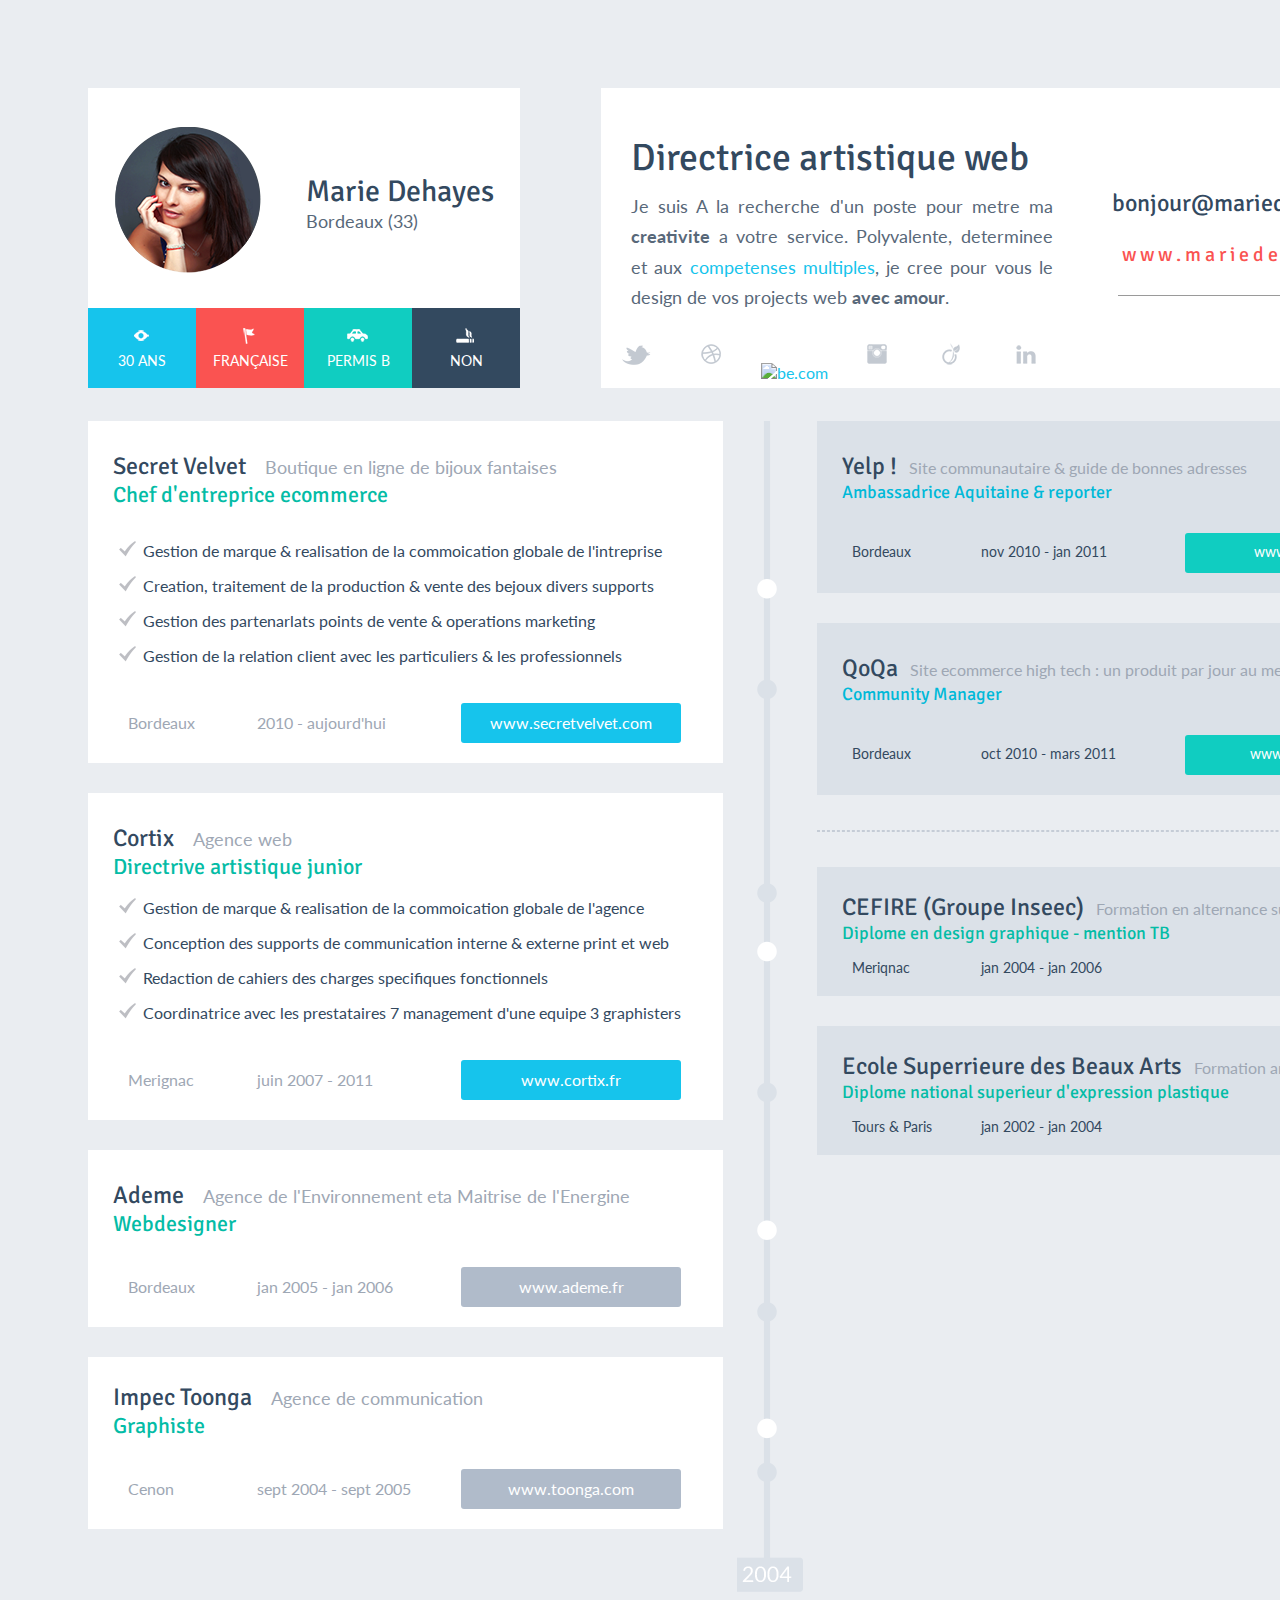
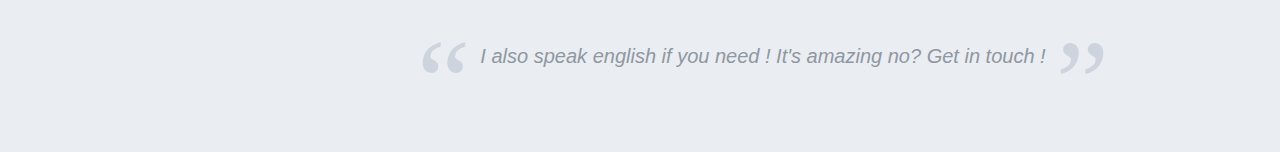
==== Hello/index.html @ 730bd357 "8 hours" ====
<!DOCTYPE html>
<html lang="en">
<head>
    <meta charset="UTF-8">
    <meta name="viewport" content="width=device-width, initial-scale=1.0">
    <meta http-equiv="X-UA-Compatible" content="ie=edge">
    <link rel="stylesheet" href="style/main.css">
    <link rel="stylesheet" href="style/footer.css">
    <link href="https://fonts.googleapis.com/css?family=Lato|Signika|Signika+Negative" rel="stylesheet"> 
    <link rel="stylesheet" href="style/header.css">
    <title>Task09</title>
</head>
<body>
    <div class="header-layout">
        <div class="head-layout">
            <div class="profile-layout">
                <div class="profile-nameinfo-layout">
                    <div class="profile-avatar-layout">
                    </div>
                    <div class="profile-name-layout">
                        <p>Marie Dehayes</p>
                        <p>Bordeaux (33)</p>
                    </div>
                </div>
                <div class="profile-maininfo-layout"><div>30 ANS</div><div>FRANÇAISE</div><div>PERMIS B</div><div>NON</div>
                </div>
            </div>
            <div class="rightside-layout">
                <div class="info-layout">
                    <p><span>Directrice artistique web</span><br>
                    Je suis A la recherche d'un poste pour metre ma <b>creativite</b> a votre service. Polyvalente, determinee et aux <a href="">competenses multiples</a>, je cree pour vous le design de vos projects web <b>avec amour</b>.</p>
                    <div class="rightside-info-url"><a href="https://www.twitter.com"><img src="images/twitter.png" alt="twitter"></a><a href=""><img src="images/ball.png" alt="unknown"></a><a href="https://www.be.com"><img src="images/be.png" alt="be.com"></a><a href="https://www.instagram.com/"><img src="images/inst.png" alt="instagram.com"></a><a href=""><img src="images/fruit.png" alt="unknown"></a><a href="https://www.linkedin.com"><img src="images/in.png" alt="www.linkedin.com"></a></div>
                </div>
                <div class="e-mail-layout">
                    <p>bonjour@mariedehayes.com</p>
                    <p>w w w . m a r i e d e h a y e s . c o m</p>
                    <br><hr size="1" width="95%">
                </div>
            </div>
        </div>
    </div>
    <div class="main-layout">
        <div class="main-left-side">
            <div class="main-info">
                <span class="main-info-title">Secret Velvet</span>
                <span class="main-info-comment">Boutique en ligne de bijoux fantaises</span>
                <br>
                <span class="main-info-text">Chef d'entreprice ecommerce</span>
                <ul>
                    <li>Gestion de marque & realisation de la commoication globale de l'intreprise</li>
                    <li>Creation, traitement de la production & vente des bejoux divers supports</li>
                    <li>Gestion des partenarlats points de vente & operations marketing</li>
                    <li>Gestion de la relation client avec les particuliers & les professionnels</li>
                </ul>
                <div class="main-info-footer">
                        <img src="/images/marker-city.png" alt="" ><div class="main-info-footer-city"> Bordeaux</div>
                        <img src="/images/marker-date.png" alt="" ><div class="main-info-footer-date"> 2010 - aujourd'hui</div>
                    <a href="http://www.secretvelvet.com" class="main-info-footer-url"><div>www.secretvelvet.com</div></a>
                </div>
            </div>
            <div class="main-info">
                    <span class="main-info-title">Cortix</span>
                    <span class="main-info-comment">Agence web</span>
                    <br>
                    <span class="main-info-text">Directrive artistique junior</span>
                    <ul style="margin-top: 10px;">
                        <li>Gestion de marque & realisation de la commoication globale de l'agence </li>
                        <li>Conception des supports de communication interne & externe print et web </li>
                        <li>Redaction de cahiers des charges specifiques fonctionnels </li>
                        <li>Coordinatrice avec les prestataires 7 management d'une equipe 3 graphisters </li>
                    </ul>
                    <div class="main-info-footer">
                            <img src="/images/marker-city.png" alt=""><div class="main-info-footer-city"> Merignac</div>
                            <img src="/images/marker-date.png" alt=""><div class="main-info-footer-date"> juin 2007 - 2011</div>
                        <a href="http://www.cortix.fr" class="main-info-footer-url"><div>www.cortix.fr</div></a>
                    </div>
                </div>
                <div class="main-info">
                        <span class="main-info-title">Ademe</span>
                        <span class="main-info-comment">Agence de l'Environnement eta Maitrise de l'Energine</span>
                        <br>
                        <span class="main-info-text">Webdesigner</span>
                        <div class="main-info-footer">
                                <img src="/images/marker-city.png" alt=""><div class="main-info-footer-city"> Bordeaux</div>
                                <img src="/images/marker-date.png" alt=""><div class="main-info-footer-date"> jan 2005 - jan 2006</div>
                            <a href="http://www.ademe.fr" class="main-info-footer-url main-info-footer-url-grey"><div >www.ademe.fr</div></a>
                        </div>
                    </div>
                    <div class="main-info" style="padding-top: 25px">
                            <span class="main-info-title">Impec Toonga</span>
                            <span class="main-info-comment">Agence de communication</span>
                            <br>
                            <span class="main-info-text">Graphiste</span>
                            <div class="main-info-footer">
                                    <img src="/images/marker-city.png" alt=""><div class="main-info-footer-city"> Cenon</div>
                                    <img src="/images/marker-date.png" alt=""><div class="main-info-footer-date"> sept 2004 - sept 2005</div>
                                <a href="http://www.ademe.fr" class="main-info-footer-url main-info-footer-url-grey"><div >www.toonga.com</div></a>
                            </div>
                        </div>
        </div>
    <div class="main-middle-line"></div>
    <div class="main-right-side">
            <div class="main-info main-info-right" >
                    <span class="main-info-title">Yelp !</span>
                    <span class="main-info-comment main-info-comment-right">Site communautaire & guide de bonnes adresses</span>
                    <br>
                    <span class="main-info-text main-info-text-right">Ambassadrice Aquitaine & reporter</span>
                    <div class="main-info-footer main-info-footer-right">
                        <img src="/images/marker-city-right.png" alt=""><div class="main-info-footer-city" style="color: #33495F;"> Bordeaux</div>
                        <img src="/images/marker-date-right.png" alt=""><div class="main-info-footer-date" style="color: #33495F;"> nov 2010 - jan 2011</div>
                        <a href="http://www.yelp.fr" class="main-info-footer-url main-info-footer-url-cyan"><div >www.yelp.fr</div></a>
                    </div>
                </div>
                <div class="main-info main-info-right" >
                        <span class="main-info-title">QoQa</span>
                        <span class="main-info-comment main-info-comment-right">Site ecommerce high tech : un produit par jour au meilleur prix !</span>
                        <br>
                        <span class="main-info-text main-info-text-right">Community Manager</span>
                        <div class="main-info-footer main-info-footer-right">
                                <img src="/images/marker-city-right.png" alt=""><div class="main-info-footer-city" style="color: #33495F;"> Bordeaux</div>
                                <img src="/images/marker-date-right.png" alt=""><div class="main-info-footer-date" style="color: #33495F;"> oct 2010 - mars 2011</div>
                            <a href="http://www.qoqa.fr" class="main-info-footer-url main-info-footer-url-cyan"><div >www.qoqa.fr</div></a>
                        </div>
                    </div>
        <hr>
        <div class="main-info main-info-right" style="padding-top: 25px;" >
                <span class="main-info-title">CEFIRE (Groupe Inseec)</span>
                <span class="main-info-comment main-info-comment-right">Formation en alternance sur deux annees</span>
                <br>
                <span class="main-info-text"  style="font-size: 18px;">Diplome en design graphique - mention TB</span>
                <div class="main-info-footer main-info-footer-right" style="margin-top: 15px;">
                        <img src="/images/marker-city-right.png" alt=""><div class="main-info-footer-city" style="color: #33495F;"> Meriqnac</div>
                        <img src="/images/marker-date-right.png" alt=""><div class="main-info-footer-date" style="color: #33495F;"> jan 2004 - jan 2006</div>
                    <img src="/images/5star.png" alt="" class="main-info-footer-stars">
                </div>
            </div>
        <div class="main-info main-info-right" style="padding-top: 25px;" >
                <span class="main-info-title">Ecole Superrieure des Beaux Arts</span>
                <span class="main-info-comment main-info-comment-right">Formation artistique</span>
                <br>
                <span class="main-info-text"  style="font-size: 18px;">Diplome national superieur d'expression plastique</span>
                <div class="main-info-footer main-info-footer-right" style="margin-top: 15px;">
                    <img src="/images/marker-city-right.png" alt=""><div class="main-info-footer-city" style="color: #33495F;"> Tours & Paris</div>
                    <img src="/images/marker-date-right.png" alt=""><div class="main-info-footer-date" style="color: #33495F;"> jan 2002 - jan 2004</div>
                    <img src="/images/3star.png" alt="" class="main-info-footer-stars">
                </div>
            </div>
        <div class="abbilites"></div>
    </div>
    </div>
    <div class="footer">
        <div class="footer-layout">
        <div><span class="footer-layout-quotes">&#8220;</span><span class="footer-layout-text">I also speak english if you need ! It's amazing no? Get in touch !</span><span class="footer-layout-quotes">&#8221;</span></div>
    </div>
</div>
</body>
</html>
---- Hello/style/main.css ----
body
{
    font-family: 'Lato', sans-serif;
    background-color: #EAEDF1;
}


.main-layout
{
    display: inline-block;
    text-align: center;
    width: 1350px;
    margin-left: 80px;
}

/*left side*/

.main-left-side
{
    float: left;
    width: 47%;
    height:1190px;
}

.main-info
{
    margin-top: 30px;
    background-color: #fff;
    height: auto;
    width: 100%;
    padding: 30px 10px 20px 25px;
    text-align: left;
    box-sizing: border-box;
}

.main-info-title
{
    font-family: 'Signika', sans-serif;
    font-size: 24px;
    color: #33495F;
}

.main-info-comment
{
    margin-left: 15px;
    color: #9EA7B4;
    font-size: 18px;
}

.main-info-text
{
    color: #04BCA6;
    font-size: 22px;
    font-family: 'Signika', sans-serif;
}

.main-left-side ul
{
    margin-top: 25px;
    list-style-image: url("../images/ul-style.PNG");
    padding-left: 30px;
    line-height: 35px; 
    color: #33495F;
}

.main-info-footer
{
    margin-top: 30px;
    margin-left: 5px;
}

.main-info-footer-city
{
    display: inline-block;
    color: #9EA7B4;
    margin-left: 10px;
    width: 120px;
}

.main-info-footer-date
{
    display: inline-block;
    color: #9EA7B4;
    width: 200px;
    margin-left: 5px;
}

.main-info-footer-url
{
    display: inline-block;
    height: 40px;
    width: 220px;
    background-color: #16C4EC;
    text-align: center;
    border-radius: 3px;
    text-decoration-line: none;
}

.main-info-footer-url div
{
    color: white;
    margin-top: 10px; 
}

.main-info-footer-url-grey
{
    background-color: #B0BBCA;
}

/*MIDDLE LINE*/

.main-middle-line
{
    background: url("../images/middle-line.png") center 0 no-repeat;
    float: left;
    height: 1190px;
    width: 7%;
    margin-top: 30px;
}

/* RIGHT SIDE*/
.main-right-side
{
    float: right;
    width: 46%;
    height: 1190px;
}

.main-info-right
{
    background-color: #DBE1E8;
}

.main-info-comment-right
{
    margin-left: 8px;
    font-size: 16px;
}

.main-info-text-right
{
    font-size: 18px;
    color: #00B9D8;
}

.main-info-footer-right
{
    font-size: 14px;
    color: #33495F;
    margin-left: 0px; 
}

.main-info-footer-url-cyan
{
    background-color: #10CDC1;
    width: 210px;
}

.main-right-side hr
{
    border: 1px dashed #C5CCD6;
    margin-top: 35px;
    margin-bottom: 35px;
}

.main-info-footer-stars
{
    margin-left: 120px;
}
---- Hello/style/footer.css ----
.footer
{
    min-height: 120px;
    width: 100%;
}

.footer-layout
{
    margin-left: 80px;
    display: inline-block;
    text-align: center;
    width: 1350px;
    height: 50px;
}

.footer-layout-quotes
{
    font-size: 120px;
    font-family: 'Times New Roman', Times, serif;
    color: #CED4DD;
}

.footer-layout-text
{
    display: inline-block;
    vertical-align: 60px;
    font-style: italic;
    font-size: 20px;
    font-family: 'Gill Sans', 'Gill Sans MT', Calibri, 'Trebuchet MS', sans-serif;
    color: #8F98A2;
    margin-left: 10px;
    margin-right: 10px;
}
---- Hello/style/header.css ----
.header-layout
{
    min-height: 300px;
    width: 100%;
}

.head-layout
{
    margin-top: 80px;
    display: inline-block;
    text-align: center;
    width: 1350px;
    margin-left: 80px;
}

.profile-layout
{
    float: left;
    width: 32%;
    min-width: 430px;
    min-height: 300px;
    background-color: #fff;
}

.profile-nameinfo-layout
{
    margin: 0;
    margin-left: 23px;
    margin-top: 35px;
    width: 100%;
    height: auto;
}

.profile-nameinfo-layout::after
{
    display: table;
    content: " ";
    clear: both;
}

.profile-name-layout
{
    float: left;
    margin-left: 45px;
    vertical-align: middle;
    font-size: 20px;
}

.profile-name-layout p:first-child
{
    margin: 0;
    margin-top: 50px;
    font-size: 30px;
    color: #33495F ;
    font-family: 'Signika', sans-serif;
    font-weight: normal;
}

.profile-name-layout p:last-child
{
    font-size: 18px;
    color: #586879 ;
    font-weight: normal;
    text-align: left;
    margin: 0;
}

.profile-avatar-layout
{
    background: url(../images/photo.png) no-repeat 100% 100%;
    min-width: 150px;
    min-height: 150px;
    float: left;
}

.profile-maininfo-layout
{
    width: 100%;
    margin-top: 35px;
}

.profile-maininfo-layout div
{
    display: inline-block;
    width: 25%;
    height: 80px;
    color: white;
    font-size: 14px;
    text-align: center;
    line-height: 105px;
}

.profile-maininfo-layout div:first-child
{
    background: url(../images/profileinfo1.png) #16C4EC no-repeat 49% 32% ;
}

.profile-maininfo-layout div:nth-child(2)
{
    background: url(../images/profileinfo2.png) #FA5351 no-repeat 49% 32%;
}

.profile-maininfo-layout div:nth-child(3)
{
    background: url(../images/profileinfo3.png) #10CDC1 no-repeat 49% 32%; 
}

.profile-maininfo-layout div:last-child
{
    background: url(../images/profileinfo4.png) #33495F no-repeat 49% 31%;
}


/* RIGHT SIDE*/

.info-layout
{
    float: left;
    width: 54%;
    margin-top: 20px;
}

.info-layout span
{
    margin: 0;
    font-size: 38px;
    color: #33495F ;
    font-family: 'Signika', sans-serif;
    font-weight: normal;
    padding-top: 0; 
}

.info-layout p
{
    text-align: justify;
    font-size: 18px;
    color: #586879 ;
    line-height: 1.7;
    margin-left: 30px;
}

.info-layout a
{
    text-decoration: none;
    color:#16C4EC;
}

.e-mail-layout
{
    font-family: 'Signika', sans-serif;
    vertical-align: center;
    float: right;
    width: 36%;
    margin-top: 100px;
    margin-right: 25px;
}

.e-mail-layout p:first-child
{
    margin-right: 50px;
    margin-top: 0;
    color: #33495F ;
    font-size: 24px;
}

.e-mail-layout p:nth-child(2)
{
    margin:0;
    color: #FA5351 ;
    font-size: 20px;
}

.rightside-layout
{
    float: right;
    width: 62%;
    min-height: 300px;
    background-color: #fff;
}

.rightside-info-url
{
    float: left;
    width: 100%;
    height: 50px;
}

.rightside-info-url div
{
    height: 50px;
    width: 16%;
    float: left;
    margin-bottom: 10px;
}

.rightside-info-url a
{
    margin-left: 25px;
}

.rightside-info-url a:first-child
{
    margin-left: 10px;
}
/*STYLE*/
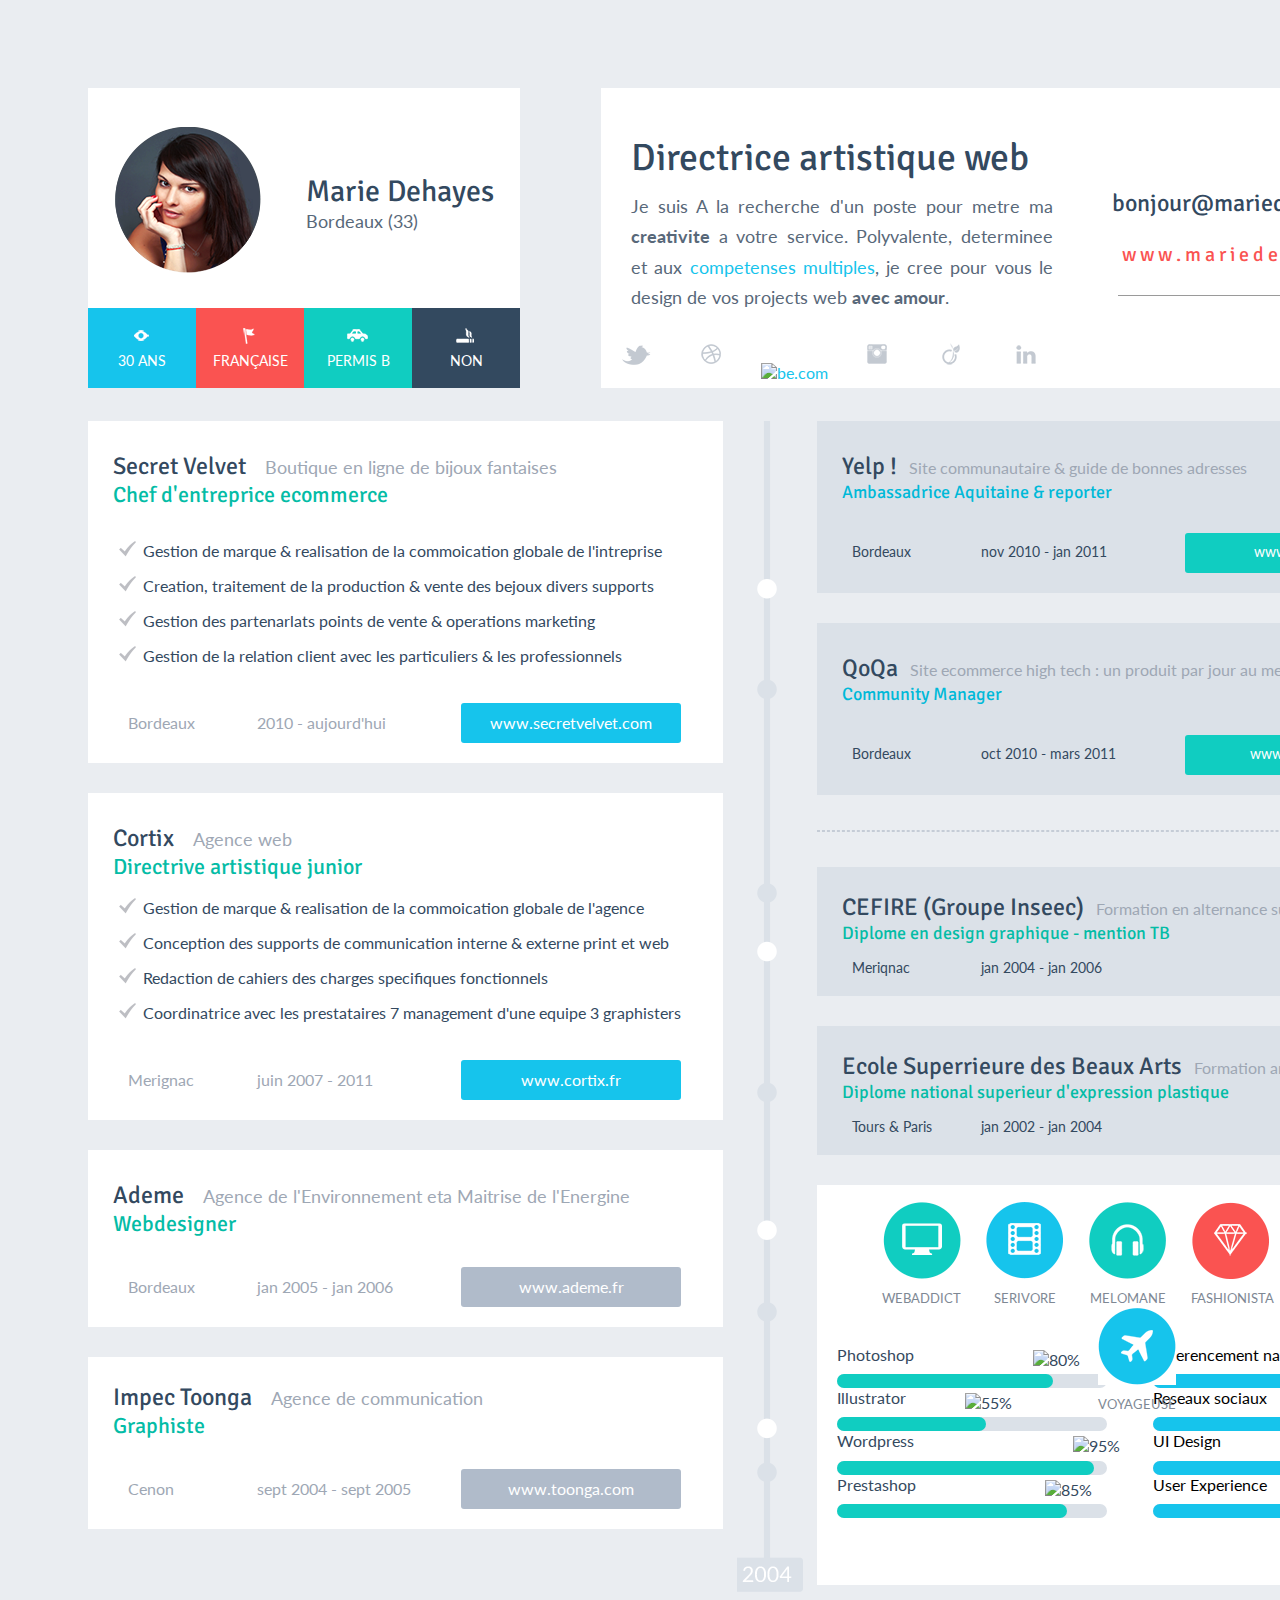
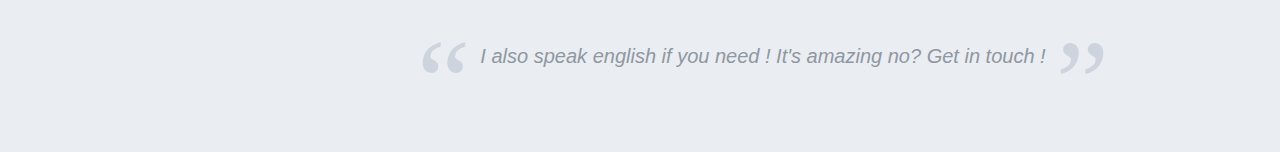
==== commit 053f2f3c: "10 hours" ====
--- a/Hello/index.html
+++ b/Hello/index.html
@@ -145,7 +145,73 @@
                     <img src="/images/3star.png" alt="" class="main-info-footer-stars">
                 </div>
             </div>
-        <div class="abbilites"></div>
+        <div class="main-abbilites">
+            <div class="main-abbilites-top">
+                <div class="main-abbilites-top-abbility" style="margin-left: 0;">
+                    <div class="main-abbilites-top-abbility-img" id="icon-ability-first"></div>
+                    <div class="main-abbilites-top-abbility-title">WEBADDICT</div> 
+                </div>
+                <div class="main-abbilites-top-abbility">
+                    <div class="main-abbilites-top-abbility-img" id="icon-ability-second"></div>
+                    <div class="main-abbilites-top-abbility-title">SERIVORE</div> 
+                </div>
+                <div class="main-abbilites-top-abbility">
+                    <div class="main-abbilites-top-abbility-img" id="icon-ability-third"></div>
+                    <div class="main-abbilites-top-abbility-title">MELOMANE</div> 
+                </div>
+                <div class="main-abbilites-top-abbility">
+                    <div class="main-abbilites-top-abbility-img" id="icon-ability-fourth"></div>
+                    <div class="main-abbilites-top-abbility-title">FASHIONISTA</div> 
+                </div>
+                <div class="main-abbilites-top-abbility">
+                    <div class="main-abbilites-top-abbility-img" id="icon-ability-fifth"></div>
+                    <div class="main-abbilites-top-abbility-title">EPICURIENNE</div> 
+                </div>
+                <div class="main-abbilites-top-abbility">
+                        <div class="main-abbilites-top-abbility-img" id="icon-ability-sixth"></div>
+                        <div class="main-abbilites-top-abbility-title">VOYAGEUSE</div> 
+                </div>
+            </div>
+            <div class="main-abbilites-bot">
+                <div class="main-abbilites-bot-leftside">
+                    <div class="main-abbilites-bot-leftside-Photoshop">
+                        Photoshop <img src="/images/80.png" alt="80%">
+                        <progress max="100" value="80"></progress>
+                    </div>
+                    <div class="main-abbilites-bot-leftside-Illustrator">
+                        Illustrator <img src="/images/55.png" alt="55%">
+                        <progress max="100" value="55"></progress>
+                    </div>
+                    <div class="main-abbilites-bot-leftside-Wordpress">
+                        Wordpress <img src="/images/95.png" alt="95%">
+                        <progress max="100" value="95"></progress>
+                    </div>
+                    <div class="main-abbilites-bot-leftside-Prestashop">
+                        Prestashop <img src="/images/85.png" alt="85%">
+                        <progress max="100" value="85"></progress>
+                    </div>
+                </div>
+                <div class="main-abbilites-bot-rightside">
+                    <div class="main-abbilites-bot-leftside-Referencement">
+                        Referencement naturel<img src="/images/60.png" alt="60%">
+                        <progress max="100" value="60"></progress>
+                    </div>
+                    <div class="main-abbilites-bot-leftside-Reseaux">
+                        Reseaux sociaux <img src="/images/75.png" alt="75%">
+                        <progress max="100" value="75"></progress>
+                    </div>
+                    <div class="main-abbilites-bot-leftside-UIDesign">
+                        UI Design <img src="/images/55.png" alt="55%">
+                        <progress max="100" value="55"></progress>
+                    </div>
+                    <div class="main-abbilites-bot-leftside-Userexperiecne">
+                        User Experience <img src="/images/60.png" alt="60%">
+                        <progress max="100" value="60"></progress>
+                    </div>
+                </div>
+            </div>
+
+        </div>
     </div>
     </div>
     <div class="footer">
--- a/Hello/style/main.css
+++ b/Hello/style/main.css
@@ -167,3 +167,201 @@
 {
     margin-left: 120px;
 }
+
+.main-abbilites
+{
+    background-color: #fff;
+    width: 100%;
+    height: 400px;
+    margin-top: 30px;
+    box-sizing: border-box;
+    padding: 15px 15px 35px 15px;
+}
+
+.main-abbilites-top
+{
+    width: 100%;
+    height: 105px;
+    margin-bottom: 40px;
+    text-align: center;
+}
+
+.main-abbilites-top-abbility
+{
+    width: 80px;
+    height: 80px;
+    display: inline-block;
+    margin-left: 19px; 
+}
+
+.main-abbilites-top-abbility-img
+{
+    width: 100%;
+    height: 100%;
+}
+
+#icon-ability-first
+{
+    background: url(../images/ability1.png) center center no-repeat;
+}
+
+#icon-ability-second
+{
+    background: url(../images/ability2.png) center center no-repeat;
+}
+
+#icon-ability-third
+{
+    background: url(../images/ability3.png) center center no-repeat;
+}
+
+#icon-ability-fourth
+{
+    background: url(../images/ability4.png) center center no-repeat;
+}
+
+#icon-ability-fifth
+{
+    background: url(../images/ability5.png) center center no-repeat;
+}
+
+#icon-ability-sixth
+{
+    background: url(../images/ability6.png) center center no-repeat;
+}
+
+.main-abbilites-top-abbility-title
+{
+    font-size: 13px;
+    color: #7E8894;
+    margin-top: 10px;
+}
+
+.main-abbilites-bot
+{
+    margin: 20px 20px 20px 5px;
+    width: 100%;
+    height: 200px;
+    text-align: left;
+}
+
+.main-abbilites-bot-leftside
+{
+    float: left;
+    width: 270px;
+    color: #34495E;
+}
+
+.main-abbilites-bot-leftside progress
+{
+    border: none;
+    height: 14px;
+    width: 100%;
+    border-radius: 100px;
+}
+
+.main-abbilites-bot-leftside progress::-webkit-progress-bar
+{
+    background: #DBE1E8;
+    border-radius: 100px;
+}
+
+.main-abbilites-bot-leftside progress::-webkit-progress-value
+{
+    background: #10CDC1; 
+    border-radius: 100px;
+}
+
+.main-abbilites-bot-leftside-Photoshop img
+{
+    position: relative;
+    left: 115px;
+    top: 5px;
+    margin-bottom: 5px;
+}
+
+.main-abbilites-bot-leftside-Illustrator img
+{
+    position: relative;
+    left: 55px;
+    top: 5px;
+    margin-bottom: 5px;
+}
+
+.main-abbilites-bot-leftside-Wordpress img
+{
+    position: relative;
+    left: 155px;
+    top: 5px;
+    margin-bottom: 5px;
+}
+
+.main-abbilites-bot-leftside-Prestashop img
+{
+    position: relative;
+    left: 125px;
+    top: 5px;
+    margin-bottom: 5px;
+}
+
+
+/*abilitys right side*/
+
+.main-abbilites-bot-rightside
+{
+    float: right;
+    width: 270px;
+    margin-right: 5px;
+}
+
+.main-abbilites-bot-rightside progress
+{
+    border: none;
+    height: 14px;
+    width: 100%;
+    border-radius: 100px;
+}
+
+.main-abbilites-bot-rightside progress::-webkit-progress-bar
+{
+    background: #DBE1E8;
+    border-radius: 100px;
+}
+
+.main-abbilites-bot-rightside progress::-webkit-progress-value
+{
+    background: #16C4EC; 
+    border-radius: 100px;
+}
+
+.main-abbilites-bot-leftside-Referencement img
+{
+    position: relative;
+    left: -20px;
+    top: 5px;
+    margin-bottom: 5px;
+}
+
+.main-abbilites-bot-leftside-Reseaux img
+{
+    position: relative;
+    left: 65px;
+    top: 5px;
+    margin-bottom: 5px;
+}
+
+.main-abbilites-bot-leftside-UIDesign img
+{
+    position: relative;
+    left: 55px;
+    top: 5px;
+    margin-bottom: 5px;
+}
+
+.main-abbilites-bot-leftside-Userexperiecne img
+{
+    position: relative;
+    left: 20px;
+    top: 5px;
+    margin-bottom: 5px;
+}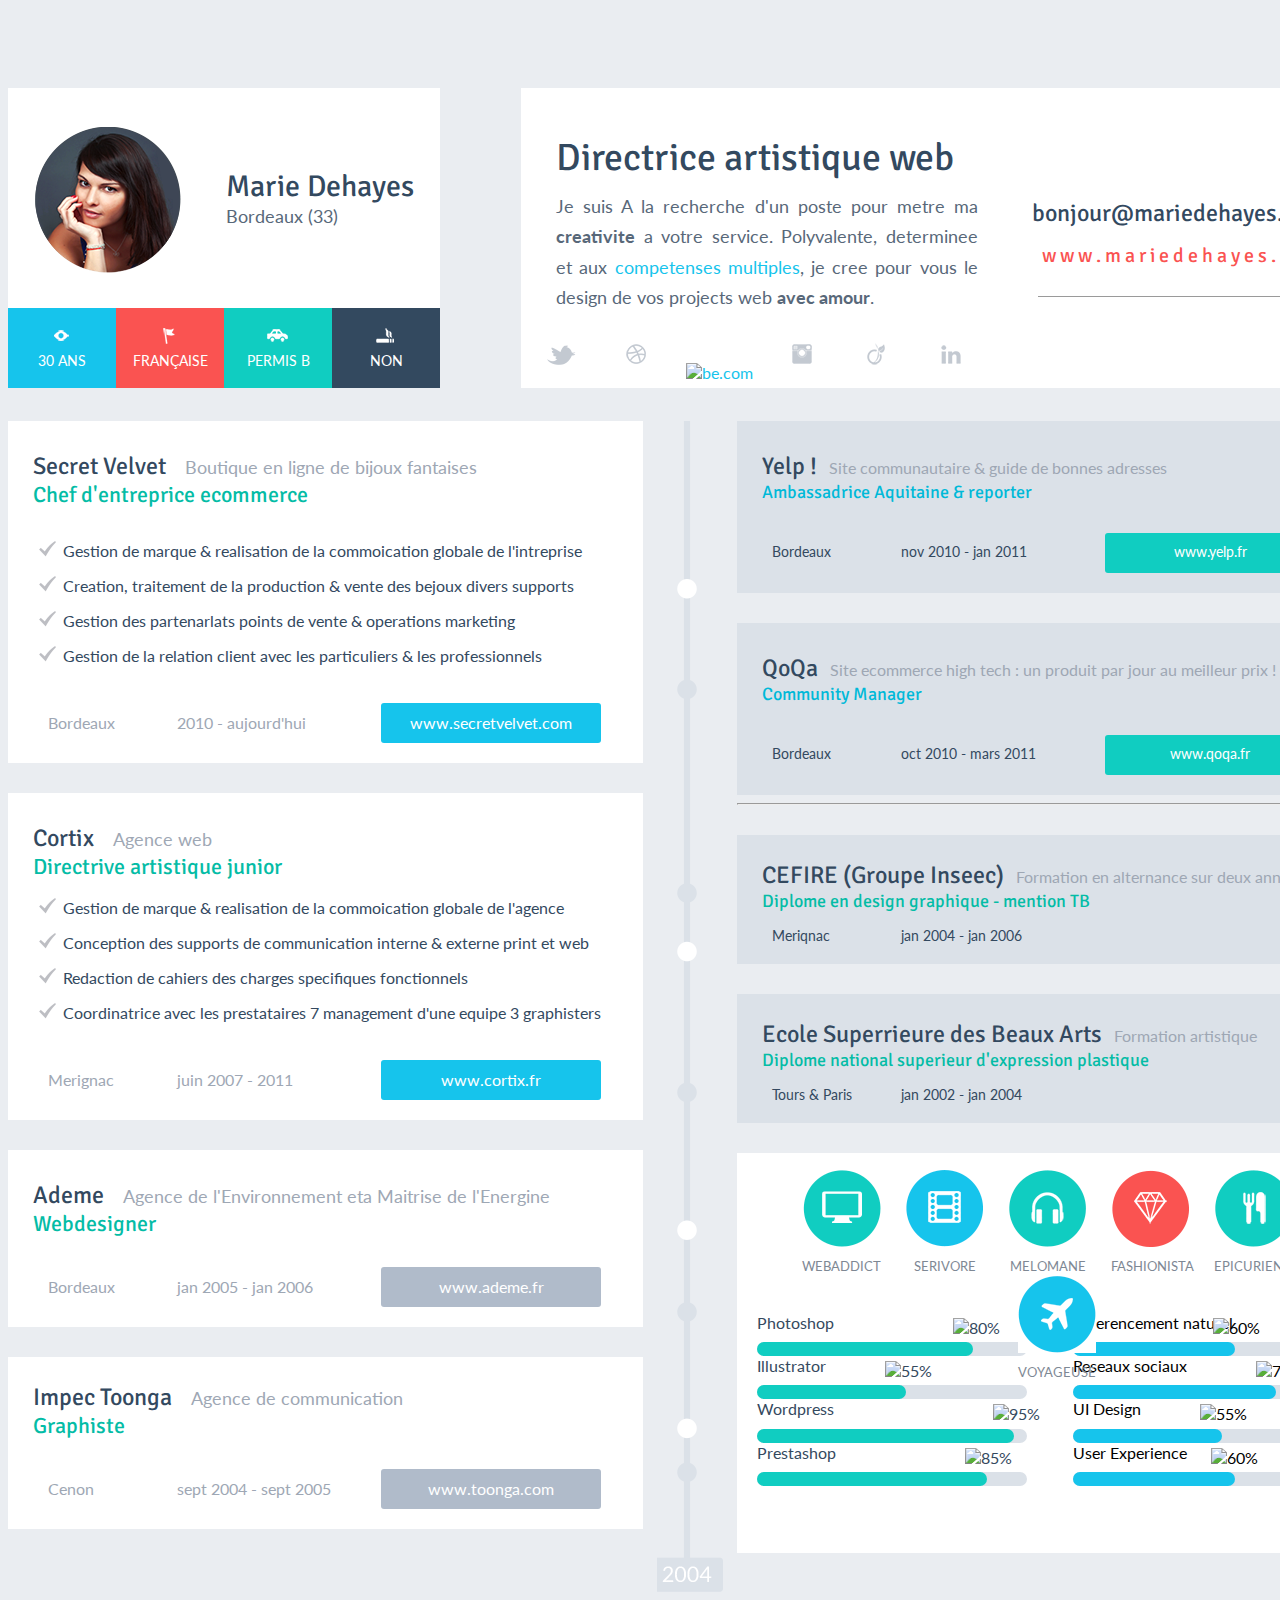
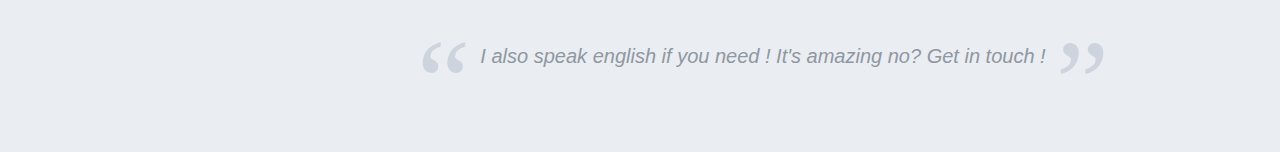
==== commit 841a9f9f: "11 hours - some changes" ====
--- a/Hello/index.html
+++ b/Hello/index.html
@@ -11,27 +11,27 @@
     <title>Task09</title>
 </head>
 <body>
-    <div class="header-layout">
-        <div class="head-layout">
-            <div class="profile-layout">
-                <div class="profile-nameinfo-layout">
-                    <div class="profile-avatar-layout">
-                    </div>
-                    <div class="profile-name-layout">
+    <div class="header">
+        <div class="header-layout">
+            <div class="header-layout-profile">
+                <div class="header-layout-profile-main">
+                    <div class="header-layout-profile-main-avatar">
+                    </div>
+                    <div class="header-layout-profile-main-name">
                         <p>Marie Dehayes</p>
                         <p>Bordeaux (33)</p>
                     </div>
                 </div>
-                <div class="profile-maininfo-layout"><div>30 ANS</div><div>FRANÇAISE</div><div>PERMIS B</div><div>NON</div>
-                </div>
-            </div>
-            <div class="rightside-layout">
-                <div class="info-layout">
+                <div class="header-layout-profile-info"><div>30 ANS</div><div>FRANÇAISE</div><div>PERMIS B</div><div>NON</div>
+                </div>
+            </div>
+            <div class="header-layout-rightside">
+                <div class="header-layout-rightside-info">
                     <p><span>Directrice artistique web</span><br>
                     Je suis A la recherche d'un poste pour metre ma <b>creativite</b> a votre service. Polyvalente, determinee et aux <a href="">competenses multiples</a>, je cree pour vous le design de vos projects web <b>avec amour</b>.</p>
-                    <div class="rightside-info-url"><a href="https://www.twitter.com"><img src="images/twitter.png" alt="twitter"></a><a href=""><img src="images/ball.png" alt="unknown"></a><a href="https://www.be.com"><img src="images/be.png" alt="be.com"></a><a href="https://www.instagram.com/"><img src="images/inst.png" alt="instagram.com"></a><a href=""><img src="images/fruit.png" alt="unknown"></a><a href="https://www.linkedin.com"><img src="images/in.png" alt="www.linkedin.com"></a></div>
-                </div>
-                <div class="e-mail-layout">
+                    <div class="header-layout-rightside-info-url"><a href="https://www.twitter.com"><img src="images/twitter.png" alt="twitter"></a><a href=""><img src="images/ball.png" alt="unknown"></a><a href="https://www.be.com"><img src="images/be.png" alt="be.com"></a><a href="https://www.instagram.com/"><img src="images/inst.png" alt="instagram.com"></a><a href=""><img src="images/fruit.png" alt="unknown"></a><a href="https://www.linkedin.com"><img src="images/in.png" alt="www.linkedin.com"></a></div>
+                </div>
+                <div class="header-layout-rightside-e-mail">
                     <p>bonjour@mariedehayes.com</p>
                     <p>w w w . m a r i e d e h a y e s . c o m</p>
                     <br><hr size="1" width="95%">
@@ -39,8 +39,9 @@
             </div>
         </div>
     </div>
+    <div class="main">
     <div class="main-layout">
-        <div class="main-left-side">
+        <div class="main-layout-left">
             <div class="main-info">
                 <span class="main-info-title">Secret Velvet</span>
                 <span class="main-info-comment">Boutique en ligne de bijoux fantaises</span>
@@ -53,88 +54,88 @@
                     <li>Gestion de la relation client avec les particuliers & les professionnels</li>
                 </ul>
                 <div class="main-info-footer">
-                        <img src="/images/marker-city.png" alt="" ><div class="main-info-footer-city"> Bordeaux</div>
-                        <img src="/images/marker-date.png" alt="" ><div class="main-info-footer-date"> 2010 - aujourd'hui</div>
+                    <img src="/images/marker-city.png" alt="" ><div class="main-info-footer-city"> Bordeaux</div>
+                    <img src="/images/marker-date.png" alt="" ><div class="main-info-footer-date"> 2010 - aujourd'hui</div>
                     <a href="http://www.secretvelvet.com" class="main-info-footer-url"><div>www.secretvelvet.com</div></a>
                 </div>
             </div>
             <div class="main-info">
-                    <span class="main-info-title">Cortix</span>
-                    <span class="main-info-comment">Agence web</span>
-                    <br>
-                    <span class="main-info-text">Directrive artistique junior</span>
-                    <ul style="margin-top: 10px;">
-                        <li>Gestion de marque & realisation de la commoication globale de l'agence </li>
-                        <li>Conception des supports de communication interne & externe print et web </li>
-                        <li>Redaction de cahiers des charges specifiques fonctionnels </li>
-                        <li>Coordinatrice avec les prestataires 7 management d'une equipe 3 graphisters </li>
-                    </ul>
-                    <div class="main-info-footer">
-                            <img src="/images/marker-city.png" alt=""><div class="main-info-footer-city"> Merignac</div>
-                            <img src="/images/marker-date.png" alt=""><div class="main-info-footer-date"> juin 2007 - 2011</div>
-                        <a href="http://www.cortix.fr" class="main-info-footer-url"><div>www.cortix.fr</div></a>
-                    </div>
-                </div>
-                <div class="main-info">
-                        <span class="main-info-title">Ademe</span>
-                        <span class="main-info-comment">Agence de l'Environnement eta Maitrise de l'Energine</span>
-                        <br>
-                        <span class="main-info-text">Webdesigner</span>
-                        <div class="main-info-footer">
-                                <img src="/images/marker-city.png" alt=""><div class="main-info-footer-city"> Bordeaux</div>
-                                <img src="/images/marker-date.png" alt=""><div class="main-info-footer-date"> jan 2005 - jan 2006</div>
-                            <a href="http://www.ademe.fr" class="main-info-footer-url main-info-footer-url-grey"><div >www.ademe.fr</div></a>
-                        </div>
-                    </div>
-                    <div class="main-info" style="padding-top: 25px">
-                            <span class="main-info-title">Impec Toonga</span>
-                            <span class="main-info-comment">Agence de communication</span>
-                            <br>
-                            <span class="main-info-text">Graphiste</span>
-                            <div class="main-info-footer">
-                                    <img src="/images/marker-city.png" alt=""><div class="main-info-footer-city"> Cenon</div>
-                                    <img src="/images/marker-date.png" alt=""><div class="main-info-footer-date"> sept 2004 - sept 2005</div>
-                                <a href="http://www.ademe.fr" class="main-info-footer-url main-info-footer-url-grey"><div >www.toonga.com</div></a>
-                            </div>
-                        </div>
+                <span class="main-info-title">Cortix</span>
+                <span class="main-info-comment">Agence web</span>
+                <br>
+                <span class="main-info-text">Directrive artistique junior</span>
+                <ul style="margin-top: 10px;">
+                    <li>Gestion de marque & realisation de la commoication globale de l'agence </li>
+                    <li>Conception des supports de communication interne & externe print et web </li>
+                    <li>Redaction de cahiers des charges specifiques fonctionnels </li>
+                    <li>Coordinatrice avec les prestataires 7 management d'une equipe 3 graphisters </li>
+                </ul>
+                <div class="main-info-footer">
+                    <img src="/images/marker-city.png" alt=""><div class="main-info-footer-city"> Merignac</div>
+                    <img src="/images/marker-date.png" alt=""><div class="main-info-footer-date"> juin 2007 - 2011</div>
+                    <a href="http://www.cortix.fr" class="main-info-footer-url"><div>www.cortix.fr</div></a>
+                </div>
+            </div>
+            <div class="main-info">
+                <span class="main-info-title">Ademe</span>
+                <span class="main-info-comment">Agence de l'Environnement eta Maitrise de l'Energine</span>
+                <br>
+                <span class="main-info-text">Webdesigner</span>
+                <div class="main-info-footer">
+                    <img src="/images/marker-city.png" alt=""><div class="main-info-footer-city"> Bordeaux</div>
+                    <img src="/images/marker-date.png" alt=""><div class="main-info-footer-date"> jan 2005 - jan 2006</div>
+                        <a href="http://www.ademe.fr" class="main-info-footer-url main-info-footer-url-grey"><div >www.ademe.fr</div></a>
+                </div>
+            </div>
+            <div class="main-info" style="padding-top: 25px">
+                <span class="main-info-title">Impec Toonga</span>
+                <span class="main-info-comment">Agence de communication</span>
+                <br>
+                <span class="main-info-text">Graphiste</span>
+                <div class="main-info-footer">
+                    <img src="/images/marker-city.png" alt=""><div class="main-info-footer-city"> Cenon</div>
+                    <img src="/images/marker-date.png" alt=""><div class="main-info-footer-date"> sept 2004 - sept 2005</div>
+                    <a href="http://www.ademe.fr" class="main-info-footer-url main-info-footer-url-grey"><div >www.toonga.com</div></a>
+                </div>
+            </div>
         </div>
-    <div class="main-middle-line"></div>
-    <div class="main-right-side">
+        <div class="main-layout-middle"></div>
+        <div class="main-layout-right">
             <div class="main-info main-info-right" >
-                    <span class="main-info-title">Yelp !</span>
-                    <span class="main-info-comment main-info-comment-right">Site communautaire & guide de bonnes adresses</span>
-                    <br>
-                    <span class="main-info-text main-info-text-right">Ambassadrice Aquitaine & reporter</span>
-                    <div class="main-info-footer main-info-footer-right">
-                        <img src="/images/marker-city-right.png" alt=""><div class="main-info-footer-city" style="color: #33495F;"> Bordeaux</div>
-                        <img src="/images/marker-date-right.png" alt=""><div class="main-info-footer-date" style="color: #33495F;"> nov 2010 - jan 2011</div>
-                        <a href="http://www.yelp.fr" class="main-info-footer-url main-info-footer-url-cyan"><div >www.yelp.fr</div></a>
-                    </div>
-                </div>
-                <div class="main-info main-info-right" >
-                        <span class="main-info-title">QoQa</span>
-                        <span class="main-info-comment main-info-comment-right">Site ecommerce high tech : un produit par jour au meilleur prix !</span>
-                        <br>
-                        <span class="main-info-text main-info-text-right">Community Manager</span>
-                        <div class="main-info-footer main-info-footer-right">
-                                <img src="/images/marker-city-right.png" alt=""><div class="main-info-footer-city" style="color: #33495F;"> Bordeaux</div>
-                                <img src="/images/marker-date-right.png" alt=""><div class="main-info-footer-date" style="color: #33495F;"> oct 2010 - mars 2011</div>
-                            <a href="http://www.qoqa.fr" class="main-info-footer-url main-info-footer-url-cyan"><div >www.qoqa.fr</div></a>
-                        </div>
-                    </div>
-        <hr>
-        <div class="main-info main-info-right" style="padding-top: 25px;" >
+                <span class="main-info-title">Yelp !</span>
+                <span class="main-info-comment main-info-comment-right">Site communautaire & guide de bonnes adresses</span>
+                <br>
+                <span class="main-info-text main-info-text-right">Ambassadrice Aquitaine & reporter</span>
+                <div class="main-info-footer main-info-footer-right">
+                    <img src="/images/marker-city-right.png" alt=""><div class="main-info-footer-city" style="color: #33495F;"> Bordeaux</div>
+                    <img src="/images/marker-date-right.png" alt=""><div class="main-info-footer-date" style="color: #33495F;"> nov 2010 - jan 2011</div>
+                    <a href="http://www.yelp.fr" class="main-info-footer-url main-info-footer-url-cyan"><div >www.yelp.fr</div></a>
+                </div>
+            </div>
+            <div class="main-info main-info-right" >
+                <span class="main-info-title">QoQa</span>
+                <span class="main-info-comment main-info-comment-right">Site ecommerce high tech : un produit par jour au meilleur prix !</span>
+                <br>
+                <span class="main-info-text main-info-text-right">Community Manager</span>
+                <div class="main-info-footer main-info-footer-right">
+                    <img src="/images/marker-city-right.png" alt=""><div class="main-info-footer-city" style="color: #33495F;"> Bordeaux</div>
+                    <img src="/images/marker-date-right.png" alt=""><div class="main-info-footer-date" style="color: #33495F;"> oct 2010 - mars 2011</div>
+                    <a href="http://www.qoqa.fr" class="main-info-footer-url main-info-footer-url-cyan"><div >www.qoqa.fr</div></a>
+                </div>
+            </div>
+            <hr>
+            <div class="main-info main-info-right" style="padding-top: 25px;" >
                 <span class="main-info-title">CEFIRE (Groupe Inseec)</span>
                 <span class="main-info-comment main-info-comment-right">Formation en alternance sur deux annees</span>
                 <br>
                 <span class="main-info-text"  style="font-size: 18px;">Diplome en design graphique - mention TB</span>
                 <div class="main-info-footer main-info-footer-right" style="margin-top: 15px;">
-                        <img src="/images/marker-city-right.png" alt=""><div class="main-info-footer-city" style="color: #33495F;"> Meriqnac</div>
-                        <img src="/images/marker-date-right.png" alt=""><div class="main-info-footer-date" style="color: #33495F;"> jan 2004 - jan 2006</div>
+                    <img src="/images/marker-city-right.png" alt=""><div class="main-info-footer-city" style="color: #33495F;"> Meriqnac</div>
+                    <img src="/images/marker-date-right.png" alt=""><div class="main-info-footer-date" style="color: #33495F;"> jan 2004 - jan 2006</div>
                     <img src="/images/5star.png" alt="" class="main-info-footer-stars">
                 </div>
             </div>
-        <div class="main-info main-info-right" style="padding-top: 25px;" >
+            <div class="main-info main-info-right" style="padding-top: 25px;" >
                 <span class="main-info-title">Ecole Superrieure des Beaux Arts</span>
                 <span class="main-info-comment main-info-comment-right">Formation artistique</span>
                 <br>
@@ -145,72 +146,72 @@
                     <img src="/images/3star.png" alt="" class="main-info-footer-stars">
                 </div>
             </div>
-        <div class="main-abbilites">
-            <div class="main-abbilites-top">
-                <div class="main-abbilites-top-abbility" style="margin-left: 0;">
-                    <div class="main-abbilites-top-abbility-img" id="icon-ability-first"></div>
-                    <div class="main-abbilites-top-abbility-title">WEBADDICT</div> 
-                </div>
-                <div class="main-abbilites-top-abbility">
-                    <div class="main-abbilites-top-abbility-img" id="icon-ability-second"></div>
-                    <div class="main-abbilites-top-abbility-title">SERIVORE</div> 
-                </div>
-                <div class="main-abbilites-top-abbility">
-                    <div class="main-abbilites-top-abbility-img" id="icon-ability-third"></div>
-                    <div class="main-abbilites-top-abbility-title">MELOMANE</div> 
-                </div>
-                <div class="main-abbilites-top-abbility">
-                    <div class="main-abbilites-top-abbility-img" id="icon-ability-fourth"></div>
-                    <div class="main-abbilites-top-abbility-title">FASHIONISTA</div> 
-                </div>
-                <div class="main-abbilites-top-abbility">
-                    <div class="main-abbilites-top-abbility-img" id="icon-ability-fifth"></div>
-                    <div class="main-abbilites-top-abbility-title">EPICURIENNE</div> 
-                </div>
-                <div class="main-abbilites-top-abbility">
+            <div class="main-abbilites">
+                <div class="main-abbilites-top">
+                    <div class="main-abbilites-top-abbility" style="margin-left: 0;">
+                        <div class="main-abbilites-top-abbility-img" id="icon-ability-first"></div>
+                        <div class="main-abbilites-top-abbility-title">WEBADDICT</div> 
+                    </div>
+                    <div class="main-abbilites-top-abbility">
+                        <div class="main-abbilites-top-abbility-img" id="icon-ability-second"></div>
+                        <div class="main-abbilites-top-abbility-title">SERIVORE</div> 
+                    </div>
+                    <div class="main-abbilites-top-abbility">
+                        <div class="main-abbilites-top-abbility-img" id="icon-ability-third"></div>
+                        <div class="main-abbilites-top-abbility-title">MELOMANE</div> 
+                    </div>
+                    <div class="main-abbilites-top-abbility">
+                        <div class="main-abbilites-top-abbility-img" id="icon-ability-fourth"></div>
+                        <div class="main-abbilites-top-abbility-title">FASHIONISTA</div> 
+                    </div>
+                    <div class="main-abbilites-top-abbility">
+                        <div class="main-abbilites-top-abbility-img" id="icon-ability-fifth"></div>
+                        <div class="main-abbilites-top-abbility-title">EPICURIENNE</div> 
+                    </div>
+                    <div class="main-abbilites-top-abbility">
                         <div class="main-abbilites-top-abbility-img" id="icon-ability-sixth"></div>
                         <div class="main-abbilites-top-abbility-title">VOYAGEUSE</div> 
-                </div>
-            </div>
-            <div class="main-abbilites-bot">
-                <div class="main-abbilites-bot-leftside">
-                    <div class="main-abbilites-bot-leftside-Photoshop">
-                        Photoshop <img src="/images/80.png" alt="80%">
-                        <progress max="100" value="80"></progress>
-                    </div>
-                    <div class="main-abbilites-bot-leftside-Illustrator">
-                        Illustrator <img src="/images/55.png" alt="55%">
-                        <progress max="100" value="55"></progress>
-                    </div>
-                    <div class="main-abbilites-bot-leftside-Wordpress">
-                        Wordpress <img src="/images/95.png" alt="95%">
-                        <progress max="100" value="95"></progress>
-                    </div>
-                    <div class="main-abbilites-bot-leftside-Prestashop">
-                        Prestashop <img src="/images/85.png" alt="85%">
-                        <progress max="100" value="85"></progress>
-                    </div>
-                </div>
-                <div class="main-abbilites-bot-rightside">
-                    <div class="main-abbilites-bot-leftside-Referencement">
-                        Referencement naturel<img src="/images/60.png" alt="60%">
-                        <progress max="100" value="60"></progress>
-                    </div>
-                    <div class="main-abbilites-bot-leftside-Reseaux">
-                        Reseaux sociaux <img src="/images/75.png" alt="75%">
-                        <progress max="100" value="75"></progress>
-                    </div>
-                    <div class="main-abbilites-bot-leftside-UIDesign">
-                        UI Design <img src="/images/55.png" alt="55%">
-                        <progress max="100" value="55"></progress>
-                    </div>
-                    <div class="main-abbilites-bot-leftside-Userexperiecne">
-                        User Experience <img src="/images/60.png" alt="60%">
-                        <progress max="100" value="60"></progress>
-                    </div>
-                </div>
-            </div>
-
+                    </div>
+                </div>
+                <div class="main-abbilites-bot">
+                    <div class="main-abbilites-bot-leftside">
+                        <div class="main-abbilites-bot-leftside-Photoshop">
+                            Photoshop <img src="/images/80.png" alt="80%">
+                            <progress max="100" value="80"></progress>
+                        </div>
+                        <div class="main-abbilites-bot-leftside-Illustrator">
+                            Illustrator <img src="/images/55.png" alt="55%">
+                            <progress max="100" value="55"></progress>
+                        </div>
+                        <div class="main-abbilites-bot-leftside-Wordpress">
+                            Wordpress <img src="/images/95.png" alt="95%">
+                            <progress max="100" value="95"></progress>
+                        </div>
+                        <div class="main-abbilites-bot-leftside-Prestashop">
+                            Prestashop <img src="/images/85.png" alt="85%">
+                            <progress max="100" value="85"></progress>
+                        </div>
+                    </div>
+                    <div class="main-abbilites-bot-rightside">
+                        <div class="main-abbilites-bot-leftside-Referencement">
+                            Referencement naturel<img src="/images/60.png" alt="60%">
+                            <progress max="100" value="60"></progress>
+                        </div>
+                        <div class="main-abbilites-bot-leftside-Reseaux">
+                            Reseaux sociaux <img src="/images/75.png" alt="75%">
+                            <progress max="100" value="75"></progress>
+                        </div>
+                        <div class="main-abbilites-bot-leftside-UIDesign">
+                            UI Design <img src="/images/55.png" alt="55%">
+                            <progress max="100" value="55"></progress>
+                        </div>
+                        <div class="main-abbilites-bot-leftside-Userexperiecne">
+                            User Experience <img src="/images/60.png" alt="60%">
+                            <progress max="100" value="60"></progress>
+                        </div>
+                    </div>
+                </div>
+            </div>
         </div>
     </div>
     </div>
@@ -218,6 +219,6 @@
         <div class="footer-layout">
         <div><span class="footer-layout-quotes">&#8220;</span><span class="footer-layout-text">I also speak english if you need ! It's amazing no? Get in touch !</span><span class="footer-layout-quotes">&#8221;</span></div>
     </div>
-</div>
+    </div>
 </body>
 </html>   --- a/Hello/style/main.css
+++ b/Hello/style/main.css
@@ -2,26 +2,47 @@
 {
     font-family: 'Lato', sans-serif;
     background-color: #EAEDF1;
+    width: 100%;
+    
+}
+
+.main
+{
+    text-align: center;
+    width: 100%;
+    min-height: 1190px;
 }
 
 
 .main-layout
 {
     display: inline-block;
-    text-align: center;
     width: 1350px;
-    margin-left: 80px;
-}
-
-/*left side*/
-
-.main-left-side
+}
+
+.main-layout-left
 {
     float: left;
     width: 47%;
     height:1190px;
 }
 
+.main-layout-middle
+{
+    background: url("../images/middle-line.png") center 0 no-repeat;
+    float: left;
+    height: 1190px;
+    width: 7%;
+    margin-top: 30px;
+}
+
+.main-layout-right
+{
+    float: right;
+    width: 46%;
+    height: 1190px;
+}
+
 .main-info
 {
     margin-top: 30px;
@@ -54,7 +75,7 @@
     font-family: 'Signika', sans-serif;
 }
 
-.main-left-side ul
+.main-layout-left ul
 {
     margin-top: 25px;
     list-style-image: url("../images/ul-style.PNG");
@@ -107,25 +128,6 @@
     background-color: #B0BBCA;
 }
 
-/*MIDDLE LINE*/
-
-.main-middle-line
-{
-    background: url("../images/middle-line.png") center 0 no-repeat;
-    float: left;
-    height: 1190px;
-    width: 7%;
-    margin-top: 30px;
-}
-
-/* RIGHT SIDE*/
-.main-right-side
-{
-    float: right;
-    width: 46%;
-    height: 1190px;
-}
-
 .main-info-right
 {
     background-color: #DBE1E8;
--- a/Hello/style/footer.css
+++ b/Hello/style/footer.css
@@ -2,13 +2,13 @@
 {
     min-height: 120px;
     width: 100%;
+    text-align: center;
 }
 
 .footer-layout
 {
     margin-left: 80px;
     display: inline-block;
-    text-align: center;
     width: 1350px;
     height: 50px;
 }
--- a/Hello/style/header.css
+++ b/Hello/style/header.css
@@ -1,19 +1,19 @@
+.header
+{
+    min-height: 300px;
+    width: 100%;
+    text-align: center;
+}
+
 .header-layout
-{
-    min-height: 300px;
-    width: 100%;
-}
-
-.head-layout
 {
     margin-top: 80px;
     display: inline-block;
-    text-align: center;
     width: 1350px;
-    margin-left: 80px;
-}
-
-.profile-layout
+    /*margin-left: 80px;*/
+}
+
+.header-layout-profile
 {
     float: left;
     width: 32%;
@@ -22,7 +22,7 @@
     background-color: #fff;
 }
 
-.profile-nameinfo-layout
+.header-layout-profile-main
 {
     margin: 0;
     margin-left: 23px;
@@ -31,14 +31,22 @@
     height: auto;
 }
 
-.profile-nameinfo-layout::after
+.header-layout-profile-main::after
 {
     display: table;
     content: " ";
     clear: both;
 }
 
-.profile-name-layout
+.header-layout-profile-main-avatar
+{
+    background: url(../images/photo.png) no-repeat 100% 100%;
+    min-width: 150px;
+    min-height: 150px;
+    float: left;
+}
+
+.header-layout-profile-main-name
 {
     float: left;
     margin-left: 45px;
@@ -46,17 +54,17 @@
     font-size: 20px;
 }
 
-.profile-name-layout p:first-child
-{
-    margin: 0;
-    margin-top: 50px;
+.header-layout-profile-main-name p:first-child
+{
+    margin: 0;
+    margin-top: 45px;
     font-size: 30px;
     color: #33495F ;
     font-family: 'Signika', sans-serif;
     font-weight: normal;
 }
 
-.profile-name-layout p:last-child
+.header-layout-profile-main-name p:last-child
 {
     font-size: 18px;
     color: #586879 ;
@@ -65,21 +73,13 @@
     margin: 0;
 }
 
-.profile-avatar-layout
-{
-    background: url(../images/photo.png) no-repeat 100% 100%;
-    min-width: 150px;
-    min-height: 150px;
-    float: left;
-}
-
-.profile-maininfo-layout
+.header-layout-profile-info
 {
     width: 100%;
     margin-top: 35px;
 }
 
-.profile-maininfo-layout div
+.header-layout-profile-info div
 {
     display: inline-block;
     width: 25%;
@@ -90,37 +90,43 @@
     line-height: 105px;
 }
 
-.profile-maininfo-layout div:first-child
+.header-layout-profile-info div:first-child
 {
     background: url(../images/profileinfo1.png) #16C4EC no-repeat 49% 32% ;
 }
 
-.profile-maininfo-layout div:nth-child(2)
+.header-layout-profile-info div:nth-child(2)
 {
     background: url(../images/profileinfo2.png) #FA5351 no-repeat 49% 32%;
 }
 
-.profile-maininfo-layout div:nth-child(3)
+.header-layout-profile-info div:nth-child(3)
 {
     background: url(../images/profileinfo3.png) #10CDC1 no-repeat 49% 32%; 
 }
 
-.profile-maininfo-layout div:last-child
+.header-layout-profile-info div:last-child
 {
     background: url(../images/profileinfo4.png) #33495F no-repeat 49% 31%;
 }
 
-
-/* RIGHT SIDE*/
-
-.info-layout
+.header-layout-rightside
+{
+    float: right;
+    width: 62%;
+    min-height: 300px;
+    background-color: #fff;
+}
+
+.header-layout-rightside-info
 {
     float: left;
     width: 54%;
     margin-top: 20px;
-}
-
-.info-layout span
+    padding-left: 5px;
+}
+
+.header-layout-rightside-info span
 {
     margin: 0;
     font-size: 38px;
@@ -130,7 +136,7 @@
     padding-top: 0; 
 }
 
-.info-layout p
+.header-layout-rightside-info p
 {
     text-align: justify;
     font-size: 18px;
@@ -139,13 +145,38 @@
     margin-left: 30px;
 }
 
-.info-layout a
+.header-layout-rightside-info a
 {
     text-decoration: none;
     color:#16C4EC;
 }
 
-.e-mail-layout
+.header-layout-rightside-info-url
+{
+    float: left;
+    width: 100%;
+    height: 50px;
+}
+
+.header-layout-rightside-info-url div
+{
+    height: 50px;
+    width: 16%;
+    float: left;
+    margin-bottom: 10px;
+}
+
+.header-layout-rightside-info-url a
+{
+    margin-left: 25px;
+}
+
+.header-layout-rightside-info-url a:first-child
+{
+    margin-left: 10px;
+}
+
+.header-layout-rightside-e-mail
 {
     font-family: 'Signika', sans-serif;
     vertical-align: center;
@@ -155,52 +186,20 @@
     margin-right: 25px;
 }
 
-.e-mail-layout p:first-child
+.header-layout-rightside-e-mail p:first-child
 {
     margin-right: 50px;
-    margin-top: 0;
+    margin-top: 10px;
+    margin-bottom: 15px;
     color: #33495F ;
     font-size: 24px;
 }
 
-.e-mail-layout p:nth-child(2)
+.header-layout-rightside-e-mail p:nth-child(2)
 {
     margin:0;
     color: #FA5351 ;
     font-size: 20px;
 }
 
-.rightside-layout
-{
-    float: right;
-    width: 62%;
-    min-height: 300px;
-    background-color: #fff;
-}
-
-.rightside-info-url
-{
-    float: left;
-    width: 100%;
-    height: 50px;
-}
-
-.rightside-info-url div
-{
-    height: 50px;
-    width: 16%;
-    float: left;
-    margin-bottom: 10px;
-}
-
-.rightside-info-url a
-{
-    margin-left: 25px;
-}
-
-.rightside-info-url a:first-child
-{
-    margin-left: 10px;
-}
-/*STYLE*/
-
+
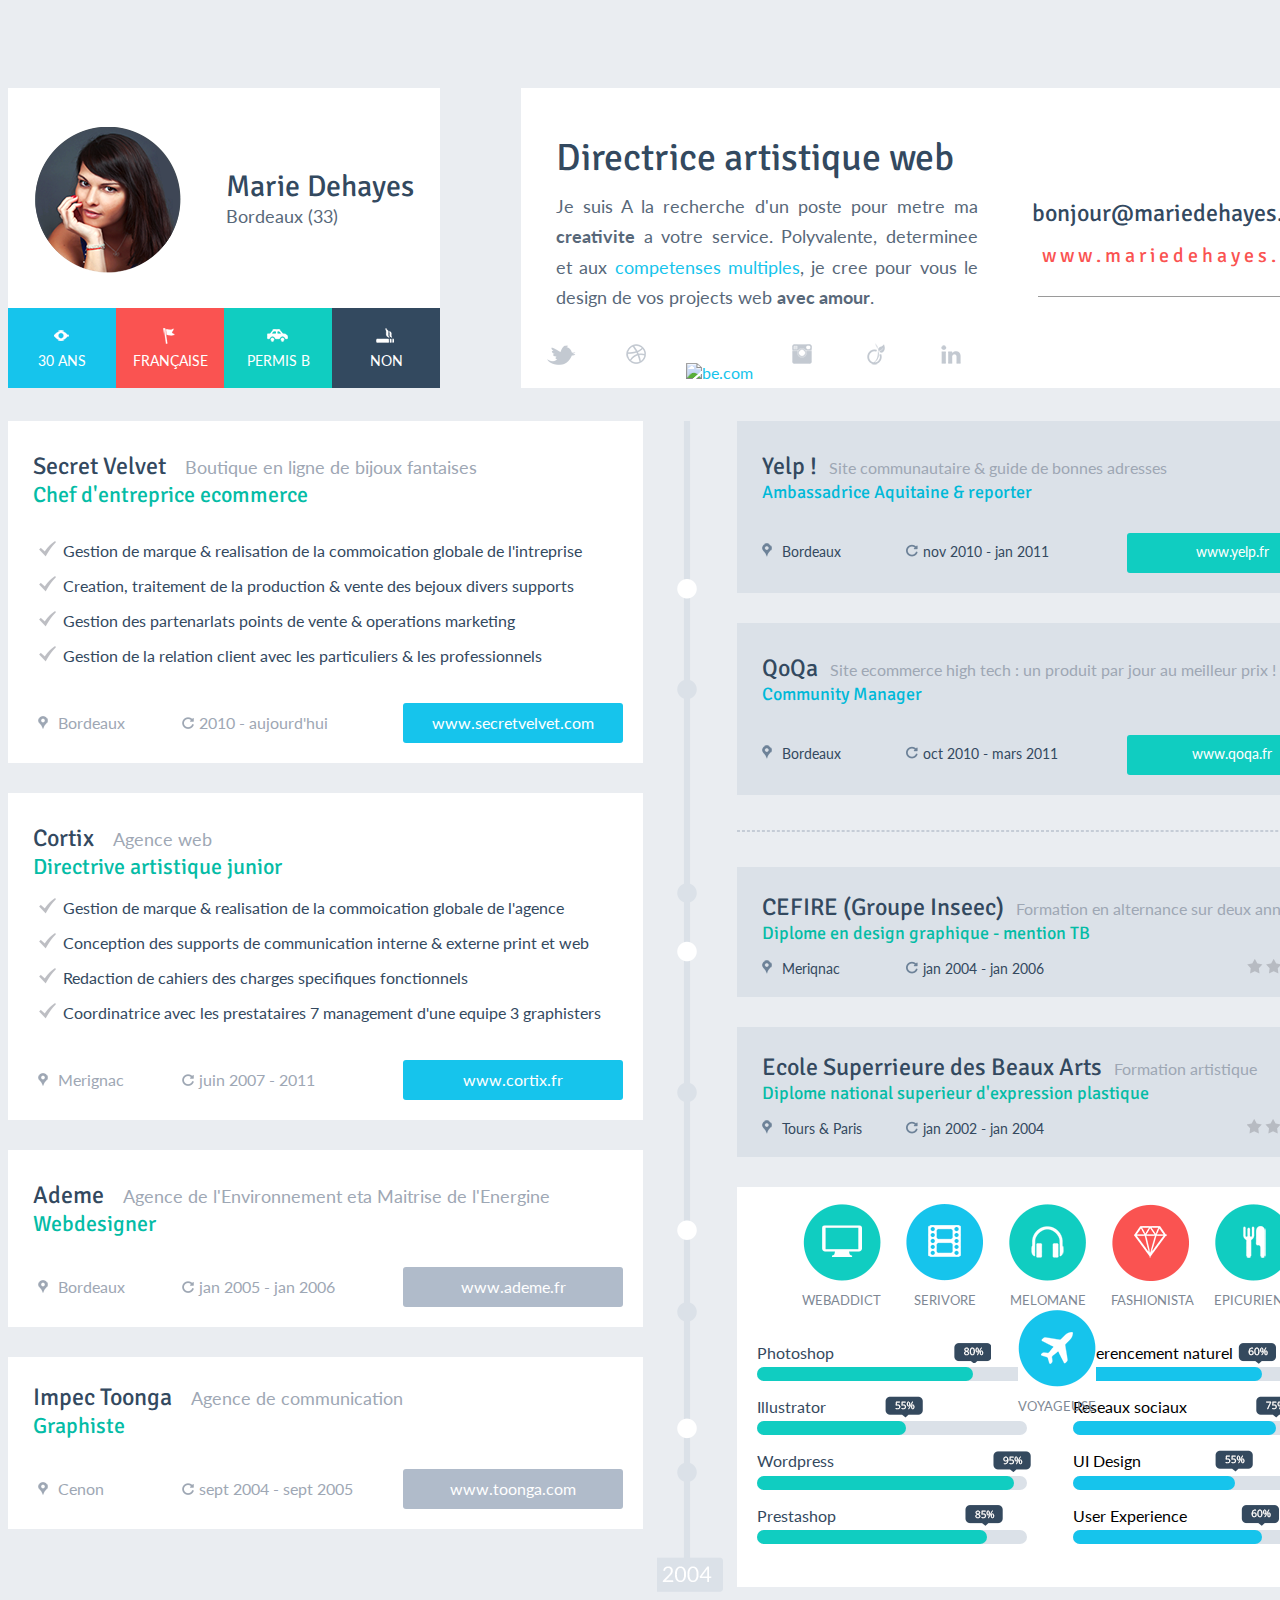
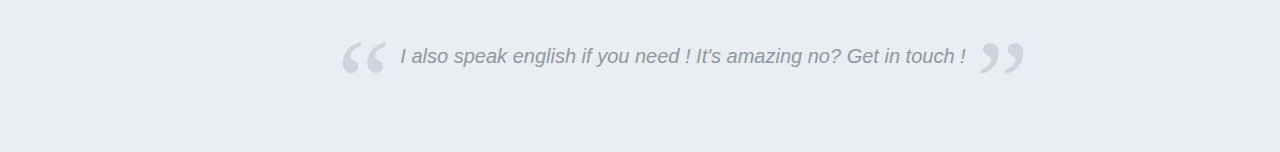
==== commit c1b4eab6: "1 hour - fix images" ====
--- a/Hello/index.html
+++ b/Hello/index.html
@@ -54,8 +54,8 @@
                     <li>Gestion de la relation client avec les particuliers & les professionnels</li>
                 </ul>
                 <div class="main-info-footer">
-                    <img src="/images/marker-city.png" alt="" ><div class="main-info-footer-city"> Bordeaux</div>
-                    <img src="/images/marker-date.png" alt="" ><div class="main-info-footer-date"> 2010 - aujourd'hui</div>
+                    <div class="main-info-footer-city-logo"></div><div class="main-info-footer-city"> Bordeaux</div>
+                    <div class="main-info-footer-date-logo"></div><div class="main-info-footer-date"> 2010 - aujourd'hui</div>
                     <a href="http://www.secretvelvet.com" class="main-info-footer-url"><div>www.secretvelvet.com</div></a>
                 </div>
             </div>
@@ -71,8 +71,8 @@
                     <li>Coordinatrice avec les prestataires 7 management d'une equipe 3 graphisters </li>
                 </ul>
                 <div class="main-info-footer">
-                    <img src="/images/marker-city.png" alt=""><div class="main-info-footer-city"> Merignac</div>
-                    <img src="/images/marker-date.png" alt=""><div class="main-info-footer-date"> juin 2007 - 2011</div>
+                    <div class="main-info-footer-city-logo"></div><div class="main-info-footer-city"> Merignac</div>
+                    <div class="main-info-footer-date-logo"></div><div class="main-info-footer-date"> juin 2007 - 2011</div>
                     <a href="http://www.cortix.fr" class="main-info-footer-url"><div>www.cortix.fr</div></a>
                 </div>
             </div>
@@ -82,8 +82,8 @@
                 <br>
                 <span class="main-info-text">Webdesigner</span>
                 <div class="main-info-footer">
-                    <img src="/images/marker-city.png" alt=""><div class="main-info-footer-city"> Bordeaux</div>
-                    <img src="/images/marker-date.png" alt=""><div class="main-info-footer-date"> jan 2005 - jan 2006</div>
+                    <div class="main-info-footer-city-logo"></div><div class="main-info-footer-city"> Bordeaux</div>
+                    <div class="main-info-footer-date-logo"></div><div class="main-info-footer-date"> jan 2005 - jan 2006</div>
                         <a href="http://www.ademe.fr" class="main-info-footer-url main-info-footer-url-grey"><div >www.ademe.fr</div></a>
                 </div>
             </div>
@@ -93,8 +93,8 @@
                 <br>
                 <span class="main-info-text">Graphiste</span>
                 <div class="main-info-footer">
-                    <img src="/images/marker-city.png" alt=""><div class="main-info-footer-city"> Cenon</div>
-                    <img src="/images/marker-date.png" alt=""><div class="main-info-footer-date"> sept 2004 - sept 2005</div>
+                    <div class="main-info-footer-city-logo"></div><div class="main-info-footer-city"> Cenon</div>
+                    <div class="main-info-footer-date-logo"></div><div class="main-info-footer-date"> sept 2004 - sept 2005</div>
                     <a href="http://www.ademe.fr" class="main-info-footer-url main-info-footer-url-grey"><div >www.toonga.com</div></a>
                 </div>
             </div>
@@ -107,8 +107,8 @@
                 <br>
                 <span class="main-info-text main-info-text-right">Ambassadrice Aquitaine & reporter</span>
                 <div class="main-info-footer main-info-footer-right">
-                    <img src="/images/marker-city-right.png" alt=""><div class="main-info-footer-city" style="color: #33495F;"> Bordeaux</div>
-                    <img src="/images/marker-date-right.png" alt=""><div class="main-info-footer-date" style="color: #33495F;"> nov 2010 - jan 2011</div>
+                    <div class="main-info-footer-city-logo-right"></div><div class="main-info-footer-city" style="color: #33495F;"> Bordeaux</div>
+                    <div class="main-info-footer-date-logo-right"></div><div class="main-info-footer-date" style="color: #33495F;"> nov 2010 - jan 2011</div>
                     <a href="http://www.yelp.fr" class="main-info-footer-url main-info-footer-url-cyan"><div >www.yelp.fr</div></a>
                 </div>
             </div>
@@ -118,8 +118,8 @@
                 <br>
                 <span class="main-info-text main-info-text-right">Community Manager</span>
                 <div class="main-info-footer main-info-footer-right">
-                    <img src="/images/marker-city-right.png" alt=""><div class="main-info-footer-city" style="color: #33495F;"> Bordeaux</div>
-                    <img src="/images/marker-date-right.png" alt=""><div class="main-info-footer-date" style="color: #33495F;"> oct 2010 - mars 2011</div>
+                    <div class="main-info-footer-city-logo-right"></div><div class="main-info-footer-city" style="color: #33495F;"> Bordeaux</div>
+                    <div class="main-info-footer-date-logo-right"></div><div class="main-info-footer-date" style="color: #33495F;"> oct 2010 - mars 2011</div>
                     <a href="http://www.qoqa.fr" class="main-info-footer-url main-info-footer-url-cyan"><div >www.qoqa.fr</div></a>
                 </div>
             </div>
@@ -130,9 +130,9 @@
                 <br>
                 <span class="main-info-text"  style="font-size: 18px;">Diplome en design graphique - mention TB</span>
                 <div class="main-info-footer main-info-footer-right" style="margin-top: 15px;">
-                    <img src="/images/marker-city-right.png" alt=""><div class="main-info-footer-city" style="color: #33495F;"> Meriqnac</div>
-                    <img src="/images/marker-date-right.png" alt=""><div class="main-info-footer-date" style="color: #33495F;"> jan 2004 - jan 2006</div>
-                    <img src="/images/5star.png" alt="" class="main-info-footer-stars">
+                    <div class="main-info-footer-city-logo-right"></div><div class="main-info-footer-city" style="color: #33495F;"> Meriqnac</div>
+                    <div class="main-info-footer-date-logo-right"></div><div class="main-info-footer-date" style="color: #33495F;"> jan 2004 - jan 2006</div>
+                    <div class="main-info-footer-5stars"></div>
                 </div>
             </div>
             <div class="main-info main-info-right" style="padding-top: 25px;" >
@@ -141,9 +141,9 @@
                 <br>
                 <span class="main-info-text"  style="font-size: 18px;">Diplome national superieur d'expression plastique</span>
                 <div class="main-info-footer main-info-footer-right" style="margin-top: 15px;">
-                    <img src="/images/marker-city-right.png" alt=""><div class="main-info-footer-city" style="color: #33495F;"> Tours & Paris</div>
-                    <img src="/images/marker-date-right.png" alt=""><div class="main-info-footer-date" style="color: #33495F;"> jan 2002 - jan 2004</div>
-                    <img src="/images/3star.png" alt="" class="main-info-footer-stars">
+                    <div class="main-info-footer-city-logo-right"></div><div class="main-info-footer-city" style="color: #33495F;"> Tours & Paris</div>
+                    <div class="main-info-footer-date-logo-right"></div><div class="main-info-footer-date" style="color: #33495F;"> jan 2002 - jan 2004</div>
+                    <div class="main-info-footer-3stars"></div>
                 </div>
             </div>
             <div class="main-abbilites">
@@ -175,39 +175,39 @@
                 </div>
                 <div class="main-abbilites-bot">
                     <div class="main-abbilites-bot-leftside">
-                        <div class="main-abbilites-bot-leftside-Photoshop">
-                            Photoshop <img src="/images/80.png" alt="80%">
+                        <div class="main-abbilites-bot-progressbar">
+                            Photoshop <div class="main-abbilites-bot-leftside-Photoshop-perc main-abbilites-bot-perc"></div>
                             <progress max="100" value="80"></progress>
                         </div>
-                        <div class="main-abbilites-bot-leftside-Illustrator">
-                            Illustrator <img src="/images/55.png" alt="55%">
+                        <div class="main-abbilites-bot-progressbar">
+                            Illustrator <div class="main-abbilites-bot-leftside-Illustrator-perc main-abbilites-bot-perc"></div>
                             <progress max="100" value="55"></progress>
                         </div>
-                        <div class="main-abbilites-bot-leftside-Wordpress">
-                            Wordpress <img src="/images/95.png" alt="95%">
+                        <div class="main-abbilites-bot-progressbar">
+                            Wordpress <div class="main-abbilites-bot-leftside-Wordpress-perc main-abbilites-bot-perc"></div>
                             <progress max="100" value="95"></progress>
                         </div>
-                        <div class="main-abbilites-bot-leftside-Prestashop">
-                            Prestashop <img src="/images/85.png" alt="85%">
+                        <div class="main-abbilites-bot-progressbar">
+                            Prestashop <div class="main-abbilites-bot-leftside-Prestashop-perc main-abbilites-bot-perc"></div>
                             <progress max="100" value="85"></progress>
                         </div>
                     </div>
                     <div class="main-abbilites-bot-rightside">
-                        <div class="main-abbilites-bot-leftside-Referencement">
-                            Referencement naturel<img src="/images/60.png" alt="60%">
+                        <div class="main-abbilites-bot-progressbar">
+                            Referencement naturel<div class="main-abbilites-bot-leftside-Referencement-perc main-abbilites-bot-perc"></div>
+                            <progress max="100" value="70"></progress>
+                        </div>
+                        <div class="main-abbilites-bot-progressbar">
+                            Reseaux sociaux <div class="main-abbilites-bot-leftside-Reseaux-perc main-abbilites-bot-perc"></div>
+                            <progress max="100" value="75"></progress>
+                        </div>
+                        <div class="main-abbilites-bot-progressbar">
+                            UI Design <div class="main-abbilites-bot-leftside-UI-perc main-abbilites-bot-perc"></div>
                             <progress max="100" value="60"></progress>
                         </div>
-                        <div class="main-abbilites-bot-leftside-Reseaux">
-                            Reseaux sociaux <img src="/images/75.png" alt="75%">
-                            <progress max="100" value="75"></progress>
-                        </div>
-                        <div class="main-abbilites-bot-leftside-UIDesign">
-                            UI Design <img src="/images/55.png" alt="55%">
-                            <progress max="100" value="55"></progress>
-                        </div>
-                        <div class="main-abbilites-bot-leftside-Userexperiecne">
-                            User Experience <img src="/images/60.png" alt="60%">
-                            <progress max="100" value="60"></progress>
+                        <div class="main-abbilites-bot-progressbar">
+                            User Experience <div class="main-abbilites-bot-leftside-User-perc main-abbilites-bot-perc"></div>
+                            <progress max="100" value="70"></progress>
                         </div>
                     </div>
                 </div>
--- a/Hello/style/main.css
+++ b/Hello/style/main.css
@@ -84,10 +84,33 @@
     color: #33495F;
 }
 
+.main-layout-right hr
+{
+    border: 1px dashed #C5CCD6;
+    margin-top: 35px;
+    margin-bottom: 35px;
+}
+
 .main-info-footer
 {
     margin-top: 30px;
     margin-left: 5px;
+}
+
+.main-info-footer-city-logo
+{
+    display: inline-block;
+    background:url(..//images/marker-city.png) no-repeat;
+    width: 10px;
+    height: 13px;
+}
+
+.main-info-footer-date-logo
+{
+    display: inline-block;
+    background:url(..//images/marker-date.png) no-repeat;
+    width: 12px;
+    height: 12px;
 }
 
 .main-info-footer-city
@@ -158,16 +181,38 @@
     width: 210px;
 }
 
-.main-right-side hr
-{
-    border: 1px dashed #C5CCD6;
-    margin-top: 35px;
-    margin-bottom: 35px;
-}
-
-.main-info-footer-stars
+.main-info-footer-city-logo-right
+{
+    display: inline-block;
+    background:url(..//images/marker-city-right.png) no-repeat;
+    width: 10px;
+    height: 14px;
+}
+
+.main-info-footer-date-logo-right
+{
+    display: inline-block;
+    background:url(..//images/marker-date-right.png) no-repeat;
+    width: 12px;
+    height: 13px;
+}
+
+.main-info-footer-5stars
 {
     margin-left: 120px;
+    display: inline-block;
+    width: 96px;
+    height: 15px;
+    background: url(..//images/3star.png) no-repeat;
+}
+
+.main-info-footer-3stars
+{
+    margin-left: 120px;
+    display: inline-block;
+    width: 95px;
+    height: 15px;
+    background: url(..//images/5star.png) no-repeat;
 }
 
 .main-abbilites
@@ -184,7 +229,7 @@
 {
     width: 100%;
     height: 105px;
-    margin-bottom: 40px;
+    margin-bottom: 20px;
     text-align: center;
 }
 
@@ -274,36 +319,37 @@
     border-radius: 100px;
 }
 
-.main-abbilites-bot-leftside-Photoshop img
-{
+.main-abbilites-bot-perc
+{
+    display: inline-block;
     position: relative;
+    top: 5px;
+    height: 22px;
+    width: 38px;
+}
+
+.main-abbilites-bot-leftside-Photoshop-perc
+{
+    background: url(..//images/80.png) no-repeat center center;
     left: 115px;
-    top: 5px;
-    margin-bottom: 5px;
-}
-
-.main-abbilites-bot-leftside-Illustrator img
-{
-    position: relative;
+}
+
+.main-abbilites-bot-leftside-Illustrator-perc
+{
+    background: url(..//images/55.png) no-repeat center center;
     left: 55px;
-    top: 5px;
-    margin-bottom: 5px;
-}
-
-.main-abbilites-bot-leftside-Wordpress img
-{
-    position: relative;
+}
+
+.main-abbilites-bot-leftside-Wordpress-perc
+{
+    background: url(..//images/95.png) no-repeat center center;
     left: 155px;
-    top: 5px;
-    margin-bottom: 5px;
-}
-
-.main-abbilites-bot-leftside-Prestashop img
-{
-    position: relative;
+}
+
+.main-abbilites-bot-leftside-Prestashop-perc
+{
+    background: url(..//images/85.png) no-repeat center center;
     left: 125px;
-    top: 5px;
-    margin-bottom: 5px;
 }
 
 
@@ -336,34 +382,31 @@
     border-radius: 100px;
 }
 
-.main-abbilites-bot-leftside-Referencement img
-{
-    position: relative;
-    left: -20px;
-    top: 5px;
-    margin-bottom: 5px;
-}
-
-.main-abbilites-bot-leftside-Reseaux img
-{
-    position: relative;
+.main-abbilites-bot-leftside-Referencement-perc
+{
+    left: 5px;
+    background: url(..//images/60.png) no-repeat center center;
+}
+
+.main-abbilites-bot-leftside-Reseaux-perc
+{
     left: 65px;
-    top: 5px;
-    margin-bottom: 5px;
-}
-
-.main-abbilites-bot-leftside-UIDesign img
-{
-    position: relative;
-    left: 55px;
-    top: 5px;
-    margin-bottom: 5px;
-}
-
-.main-abbilites-bot-leftside-Userexperiecne img
-{
-    position: relative;
-    left: 20px;
-    top: 5px;
-    margin-bottom: 5px;
+    background: url(..//images/75.png) no-repeat center center;
+}
+
+.main-abbilites-bot-leftside-UI-perc
+{
+    left: 70px;
+    background: url(..//images/55.png) no-repeat center center;
+}
+
+.main-abbilites-bot-leftside-User-perc
+{
+    left: 50px;
+    background: url(..//images/60.png) no-repeat center center;
+}
+
+.main-abbilites-bot-progressbar
+{
+    margin-top: 10px;
 }--- a/Hello/style/footer.css
+++ b/Hello/style/footer.css
@@ -7,7 +7,6 @@
 
 .footer-layout
 {
-    margin-left: 80px;
     display: inline-block;
     width: 1350px;
     height: 50px;
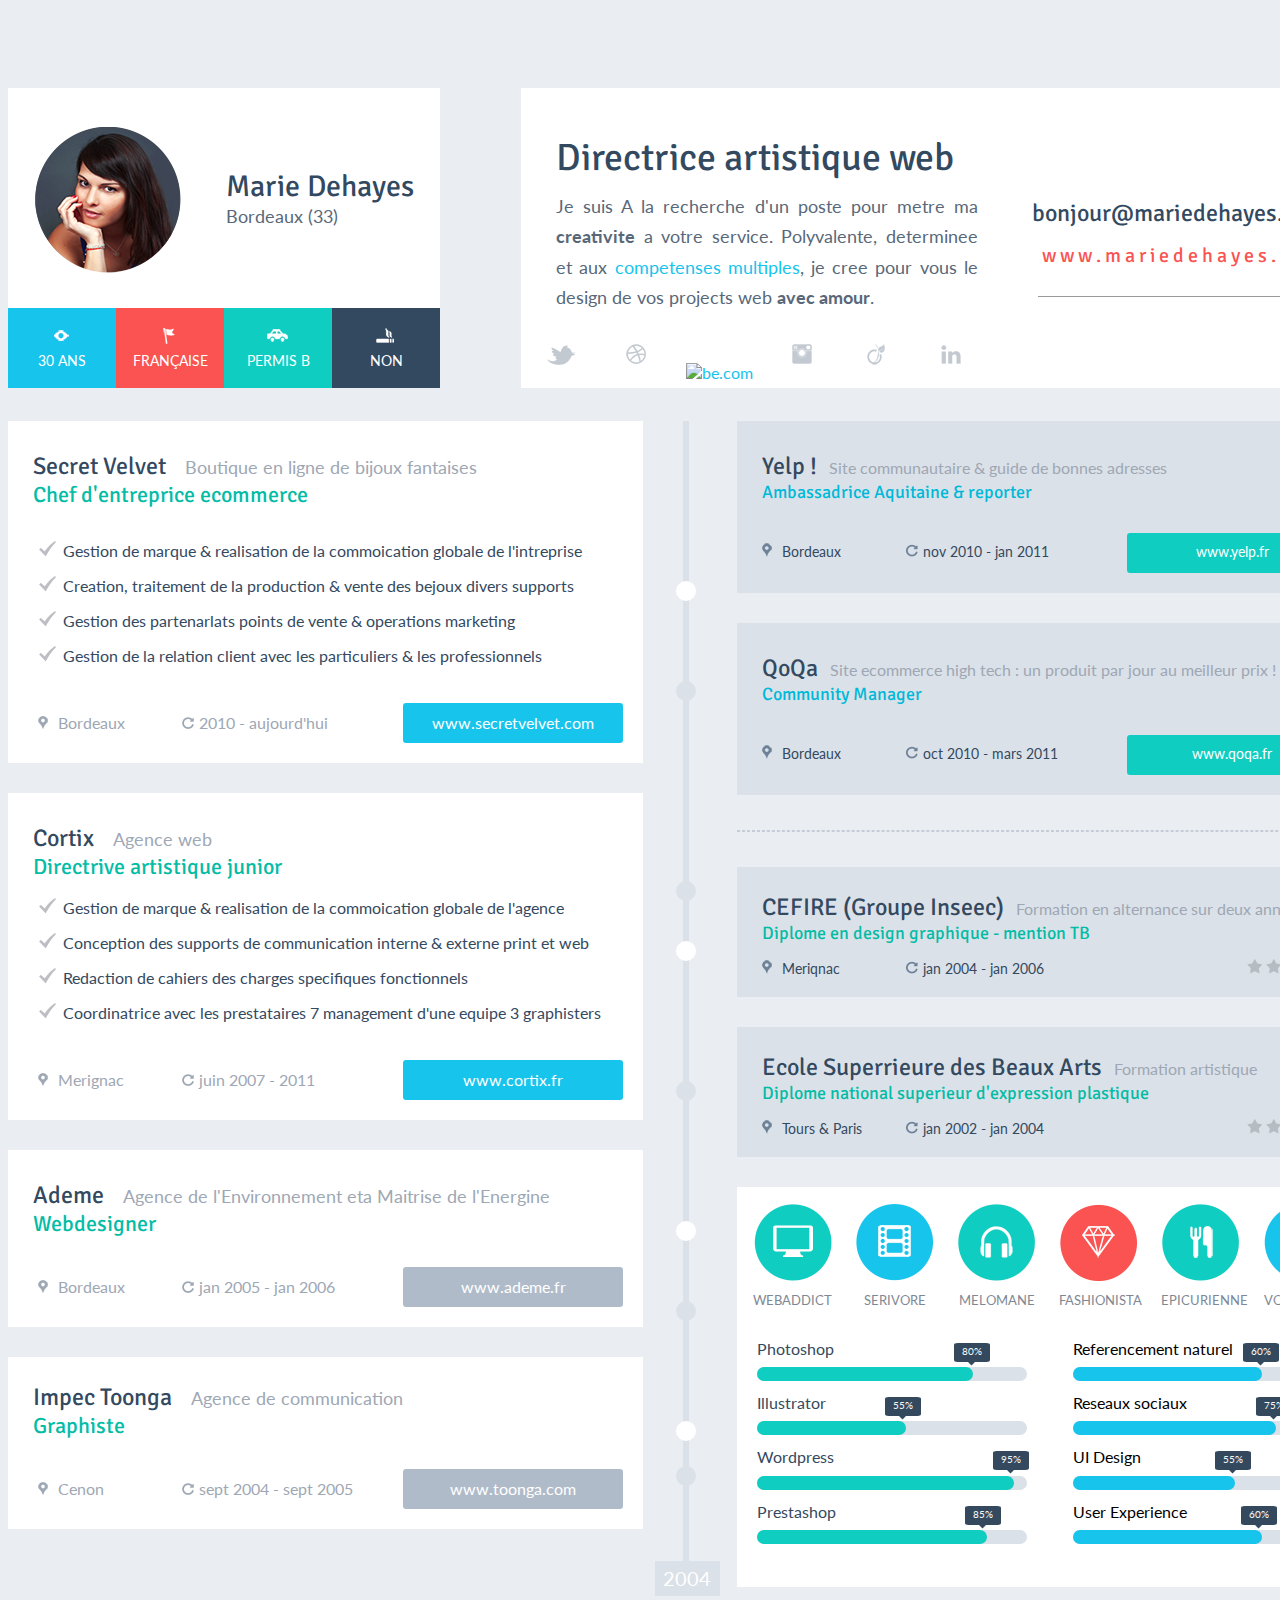
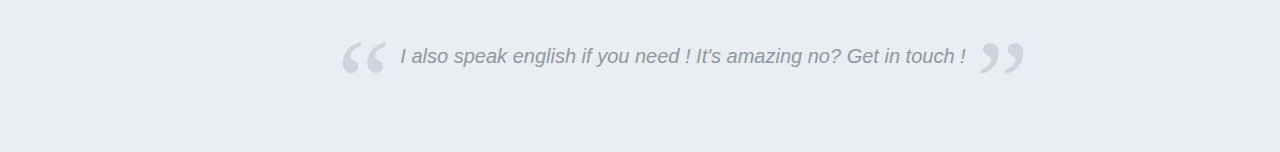
==== commit 227d845a: "make some changes" ====
--- a/Hello/index.html
+++ b/Hello/index.html
@@ -99,7 +99,19 @@
                 </div>
             </div>
         </div>
-        <div class="main-layout-middle"></div>
+        <div class="main-layout-middle">
+            <div class="main-layout-middle-line"></div>
+            <div class="main-layout-middle-circle-1 white-circle"></div>
+            <div class="main-layout-middle-circle-2 grey-circle"></div>
+            <div class="main-layout-middle-circle-3 grey-circle"></div>
+            <div class="main-layout-middle-circle-4 white-circle"></div>
+            <div class="main-layout-middle-circle-5 grey-circle"></div>
+            <div class="main-layout-middle-circle-6 white-circle"></div>
+            <div class="main-layout-middle-circle-7 grey-circle"></div>
+            <div class="main-layout-middle-circle-8 white-circle"></div>
+            <div class="main-layout-middle-circle-9 grey-circle"></div>
+            <div class="main-layout-middle-date"><span>2004</span></div>
+        </div>
         <div class="main-layout-right">
             <div class="main-info main-info-right" >
                 <span class="main-info-title">Yelp !</span>
@@ -132,7 +144,7 @@
                 <div class="main-info-footer main-info-footer-right" style="margin-top: 15px;">
                     <div class="main-info-footer-city-logo-right"></div><div class="main-info-footer-city" style="color: #33495F;"> Meriqnac</div>
                     <div class="main-info-footer-date-logo-right"></div><div class="main-info-footer-date" style="color: #33495F;"> jan 2004 - jan 2006</div>
-                    <div class="main-info-footer-5stars"></div>
+                    <div class="main-info-footer-stars"><div class="main-info-footer-stars-star"></div><div class="main-info-footer-stars-star"></div><div class="main-info-footer-stars-star"></div><div class="main-info-footer-stars-star"></div><div class="main-info-footer-stars-halfstar"></div></div>
                 </div>
             </div>
             <div class="main-info main-info-right" style="padding-top: 25px;" >
@@ -143,7 +155,7 @@
                 <div class="main-info-footer main-info-footer-right" style="margin-top: 15px;">
                     <div class="main-info-footer-city-logo-right"></div><div class="main-info-footer-city" style="color: #33495F;"> Tours & Paris</div>
                     <div class="main-info-footer-date-logo-right"></div><div class="main-info-footer-date" style="color: #33495F;"> jan 2002 - jan 2004</div>
-                    <div class="main-info-footer-3stars"></div>
+                    <div class="main-info-footer-stars"><div class="main-info-footer-stars-star"></div><div class="main-info-footer-stars-star"></div><div class="main-info-footer-stars-halfstar"></div><div class="main-info-footer-stars-emptystar"></div><div class="main-info-footer-stars-emptystar"></div></div>
                 </div>
             </div>
             <div class="main-abbilites">
@@ -176,37 +188,37 @@
                 <div class="main-abbilites-bot">
                     <div class="main-abbilites-bot-leftside">
                         <div class="main-abbilites-bot-progressbar">
-                            Photoshop <div class="main-abbilites-bot-leftside-Photoshop-perc main-abbilites-bot-perc"></div>
+                            <span>Photoshop</span><div class="main-abbilites-bot-leftside-Photoshop-perc main-abbilites-bot-perc">80%<div class="main-abbilites-bot-cube"></div></div>
                             <progress max="100" value="80"></progress>
                         </div>
                         <div class="main-abbilites-bot-progressbar">
-                            Illustrator <div class="main-abbilites-bot-leftside-Illustrator-perc main-abbilites-bot-perc"></div>
+                            <span>Illustrator</span> <div class="main-abbilites-bot-leftside-Illustrator-perc main-abbilites-bot-perc">55%<div class="main-abbilites-bot-cube"></div></div>
                             <progress max="100" value="55"></progress>
                         </div>
                         <div class="main-abbilites-bot-progressbar">
-                            Wordpress <div class="main-abbilites-bot-leftside-Wordpress-perc main-abbilites-bot-perc"></div>
+                            <span>Wordpress</span> <div class="main-abbilites-bot-leftside-Wordpress-perc main-abbilites-bot-perc">95%<div class="main-abbilites-bot-cube"></div></div>
                             <progress max="100" value="95"></progress>
                         </div>
                         <div class="main-abbilites-bot-progressbar">
-                            Prestashop <div class="main-abbilites-bot-leftside-Prestashop-perc main-abbilites-bot-perc"></div>
+                            <span>Prestashop</span> <div class="main-abbilites-bot-leftside-Prestashop-perc main-abbilites-bot-perc">85%<div class="main-abbilites-bot-cube"></div></div>
                             <progress max="100" value="85"></progress>
                         </div>
                     </div>
                     <div class="main-abbilites-bot-rightside">
                         <div class="main-abbilites-bot-progressbar">
-                            Referencement naturel<div class="main-abbilites-bot-leftside-Referencement-perc main-abbilites-bot-perc"></div>
+                            <span>Referencement naturel</span><div class="main-abbilites-bot-leftside-Referencement-perc main-abbilites-bot-perc">60%<div class="main-abbilites-bot-cube"></div></div>
                             <progress max="100" value="70"></progress>
                         </div>
                         <div class="main-abbilites-bot-progressbar">
-                            Reseaux sociaux <div class="main-abbilites-bot-leftside-Reseaux-perc main-abbilites-bot-perc"></div>
+                            <span>Reseaux sociaux</span> <div class="main-abbilites-bot-leftside-Reseaux-perc main-abbilites-bot-perc">75%<div class="main-abbilites-bot-cube"></div></div>
                             <progress max="100" value="75"></progress>
                         </div>
                         <div class="main-abbilites-bot-progressbar">
-                            UI Design <div class="main-abbilites-bot-leftside-UI-perc main-abbilites-bot-perc"></div>
+                            <span>UI Design</span> <div class="main-abbilites-bot-leftside-UI-perc main-abbilites-bot-perc">55%<div class="main-abbilites-bot-cube"></div></div>
                             <progress max="100" value="60"></progress>
                         </div>
                         <div class="main-abbilites-bot-progressbar">
-                            User Experience <div class="main-abbilites-bot-leftside-User-perc main-abbilites-bot-perc"></div>
+                            <span>User Experience</span> <div class="main-abbilites-bot-leftside-User-perc main-abbilites-bot-perc">60%<div class="main-abbilites-bot-cube"></div></div>
                             <progress max="100" value="70"></progress>
                         </div>
                     </div>
--- a/Hello/style/main.css
+++ b/Hello/style/main.css
@@ -29,11 +29,101 @@
 
 .main-layout-middle
 {
-    background: url("../images/middle-line.png") center 0 no-repeat;
     float: left;
     height: 1190px;
     width: 7%;
     margin-top: 30px;
+}
+
+.main-layout-middle-line
+{
+    margin-left: 40px;
+    width: 6px;
+    height: 1140px;
+    background-color: #DBE1E8;
+}
+
+.white-circle
+{
+    border-radius: 50%;
+    height: 20px;
+    width: 20px;
+    background-color: #FFFFFF;
+    position: relative;
+    left: 33px;
+}
+
+.grey-circle
+{
+    border-radius: 50%;
+    height: 20px;
+    width: 20px;
+    background-color: #DBE1E8;
+    position: relative;
+    left: 33px;
+}
+
+.main-layout-middle-circle-1
+{
+    top: -980px;
+}
+
+.main-layout-middle-circle-2
+{
+    top: -900px;
+}
+
+.main-layout-middle-circle-3
+{
+    top: -720px;
+}
+
+.main-layout-middle-circle-4
+{
+    top: -680px;
+}
+
+.main-layout-middle-circle-5
+{
+    top: -560px;
+}
+
+.main-layout-middle-circle-6
+{
+    top: -440px;
+}
+
+.main-layout-middle-circle-7
+{
+    top: -380px;
+}
+
+.main-layout-middle-circle-8
+{
+    top: -280px;
+}
+
+.main-layout-middle-circle-9
+{
+    top: -255px;
+}
+
+.main-layout-middle-date
+{
+    position: relative;
+    background-color: #DBE1E8;
+    width: 65px;
+    height: 35px;
+    margin-left: 12px;
+    top: -180px;
+}
+
+.main-layout-middle-date span
+{
+    display: inline-block;
+    color: white;
+    margin-top: 5px;
+    font-size: 20px;
 }
 
 .main-layout-right
@@ -82,6 +172,7 @@
     padding-left: 30px;
     line-height: 35px; 
     color: #33495F;
+    font-size: 16px;
 }
 
 .main-layout-right hr
@@ -197,22 +288,40 @@
     height: 13px;
 }
 
-.main-info-footer-5stars
+.main-info-footer-stars
 {
     margin-left: 120px;
     display: inline-block;
     width: 96px;
     height: 15px;
-    background: url(..//images/3star.png) no-repeat;
-}
-
-.main-info-footer-3stars
-{
-    margin-left: 120px;
-    display: inline-block;
-    width: 95px;
+
+}
+
+.main-info-footer-stars-star
+{
+    display: inline-block;
+    background: url(../images/fullstar.png);
+    width: 15px;
     height: 15px;
-    background: url(..//images/5star.png) no-repeat;
+    margin-right: 4px;
+}
+
+.main-info-footer-stars-halfstar
+{
+    display: inline-block;
+    background: url(../images/halfstar.png);
+    width: 15px;
+    height: 15px;
+    margin-right: 4px;
+}
+
+.main-info-footer-stars-emptystar
+{
+    display: inline-block;
+    background: url(../images/emptystar.png);
+    width: 15px;
+    height: 15px;
+    margin-right: 4px;
 }
 
 .main-abbilites
@@ -238,7 +347,7 @@
     width: 80px;
     height: 80px;
     display: inline-block;
-    margin-left: 19px; 
+    margin-left: 18px; 
 }
 
 .main-abbilites-top-abbility-img
@@ -323,32 +432,34 @@
 {
     display: inline-block;
     position: relative;
-    top: 5px;
-    height: 22px;
-    width: 38px;
+    height: 17px;
+    width: 36px;
+    text-align: center;
+    font-size: 10px;
+    border-radius: 10%;
+    padding-top: 2px;
+    color: #F5F6F6;
+    background-color: #34495E;
+    
 }
 
 .main-abbilites-bot-leftside-Photoshop-perc
 {
-    background: url(..//images/80.png) no-repeat center center;
-    left: 115px;
+    left: 120px;
 }
 
 .main-abbilites-bot-leftside-Illustrator-perc
 {
-    background: url(..//images/55.png) no-repeat center center;
     left: 55px;
 }
 
 .main-abbilites-bot-leftside-Wordpress-perc
 {
-    background: url(..//images/95.png) no-repeat center center;
     left: 155px;
 }
 
 .main-abbilites-bot-leftside-Prestashop-perc
 {
-    background: url(..//images/85.png) no-repeat center center;
     left: 125px;
 }
 
@@ -384,29 +495,42 @@
 
 .main-abbilites-bot-leftside-Referencement-perc
 {
-    left: 5px;
-    background: url(..//images/60.png) no-repeat center center;
+    left: 10px;
 }
 
 .main-abbilites-bot-leftside-Reseaux-perc
 {
     left: 65px;
-    background: url(..//images/75.png) no-repeat center center;
 }
 
 .main-abbilites-bot-leftside-UI-perc
 {
     left: 70px;
-    background: url(..//images/55.png) no-repeat center center;
 }
 
 .main-abbilites-bot-leftside-User-perc
 {
     left: 50px;
-    background: url(..//images/60.png) no-repeat center center;
 }
 
 .main-abbilites-bot-progressbar
 {
-    margin-top: 10px;
-}+    margin-top: 7px; 
+    padding-top: 5px;
+    vertical-align: bottom;
+}
+
+.main-abbilites-bot-progressbar span
+{
+    display: inline-block;
+    font-size: 16px;
+}
+
+.main-abbilites-bot-cube
+{
+    margin-left: 14px;
+    background-color: #34495E;
+    height: 7px;
+    width: 7px;
+    transform: rotate(45deg);
+}
